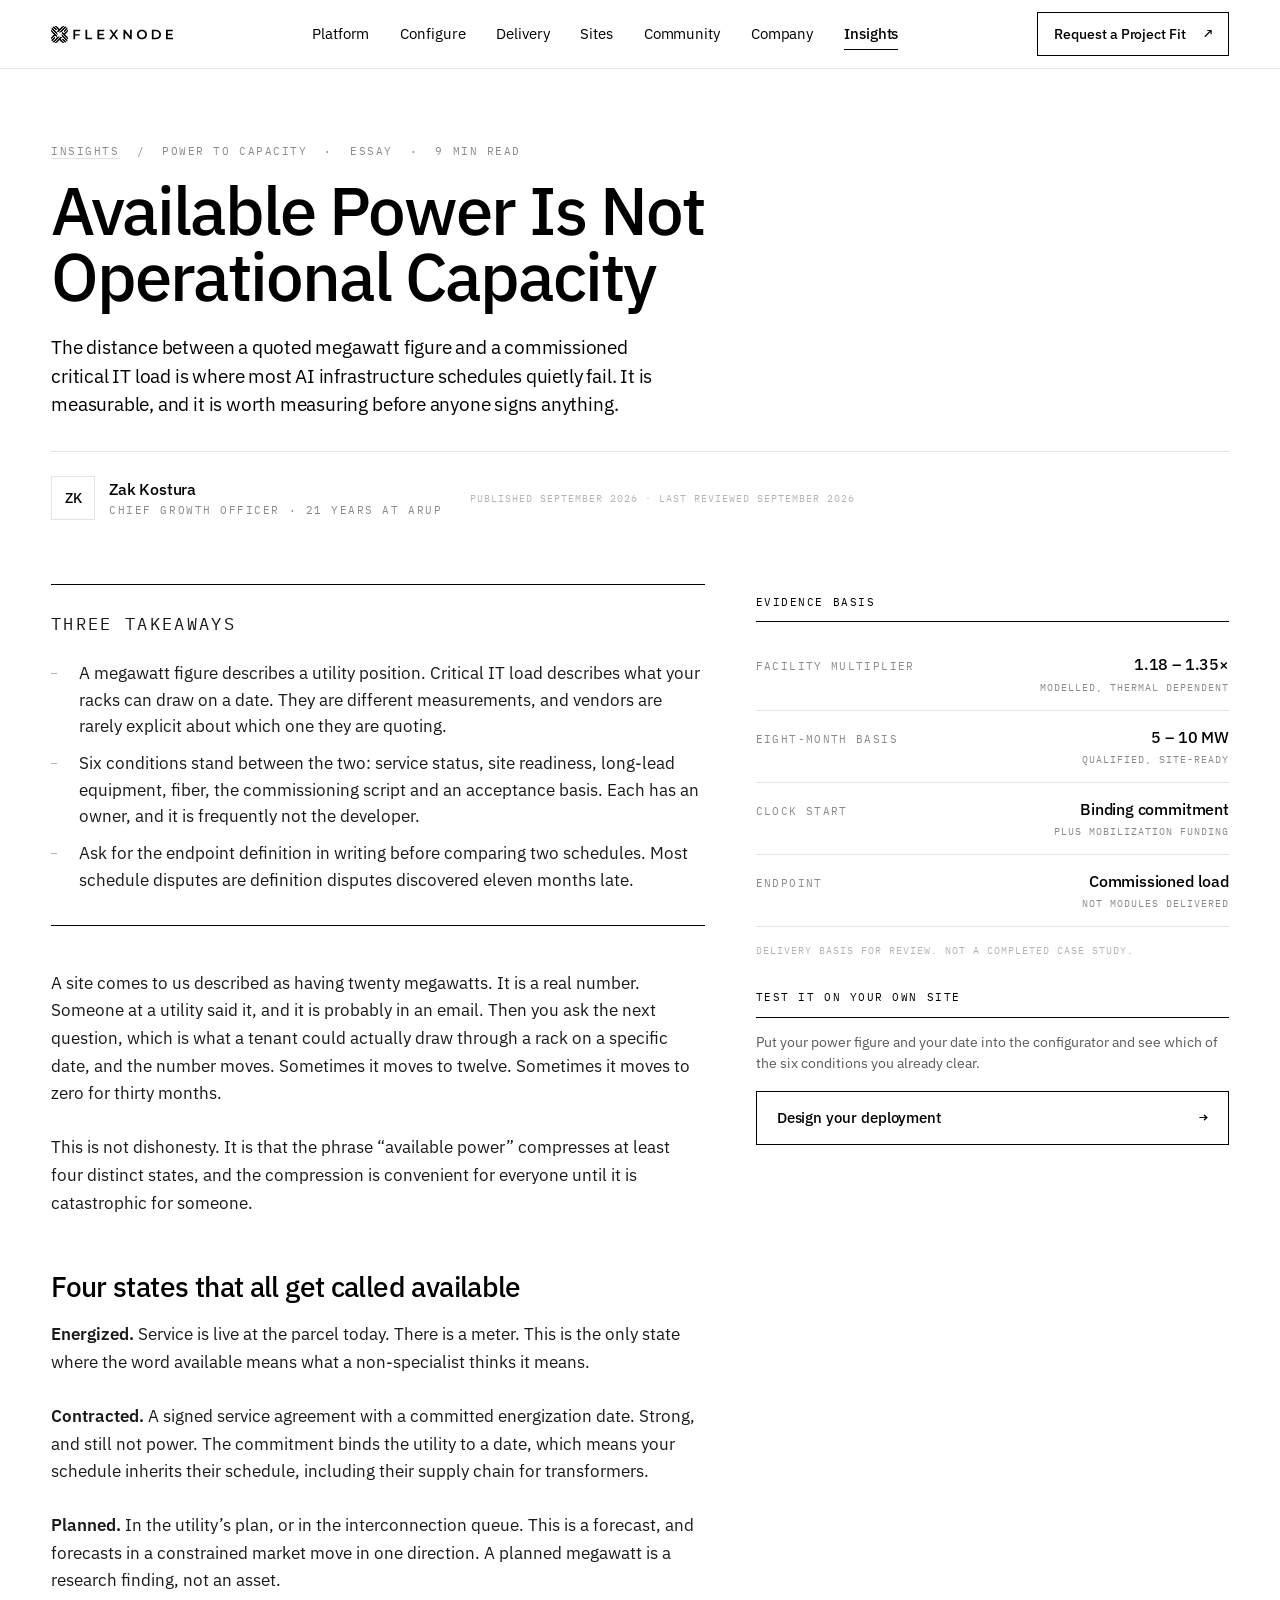
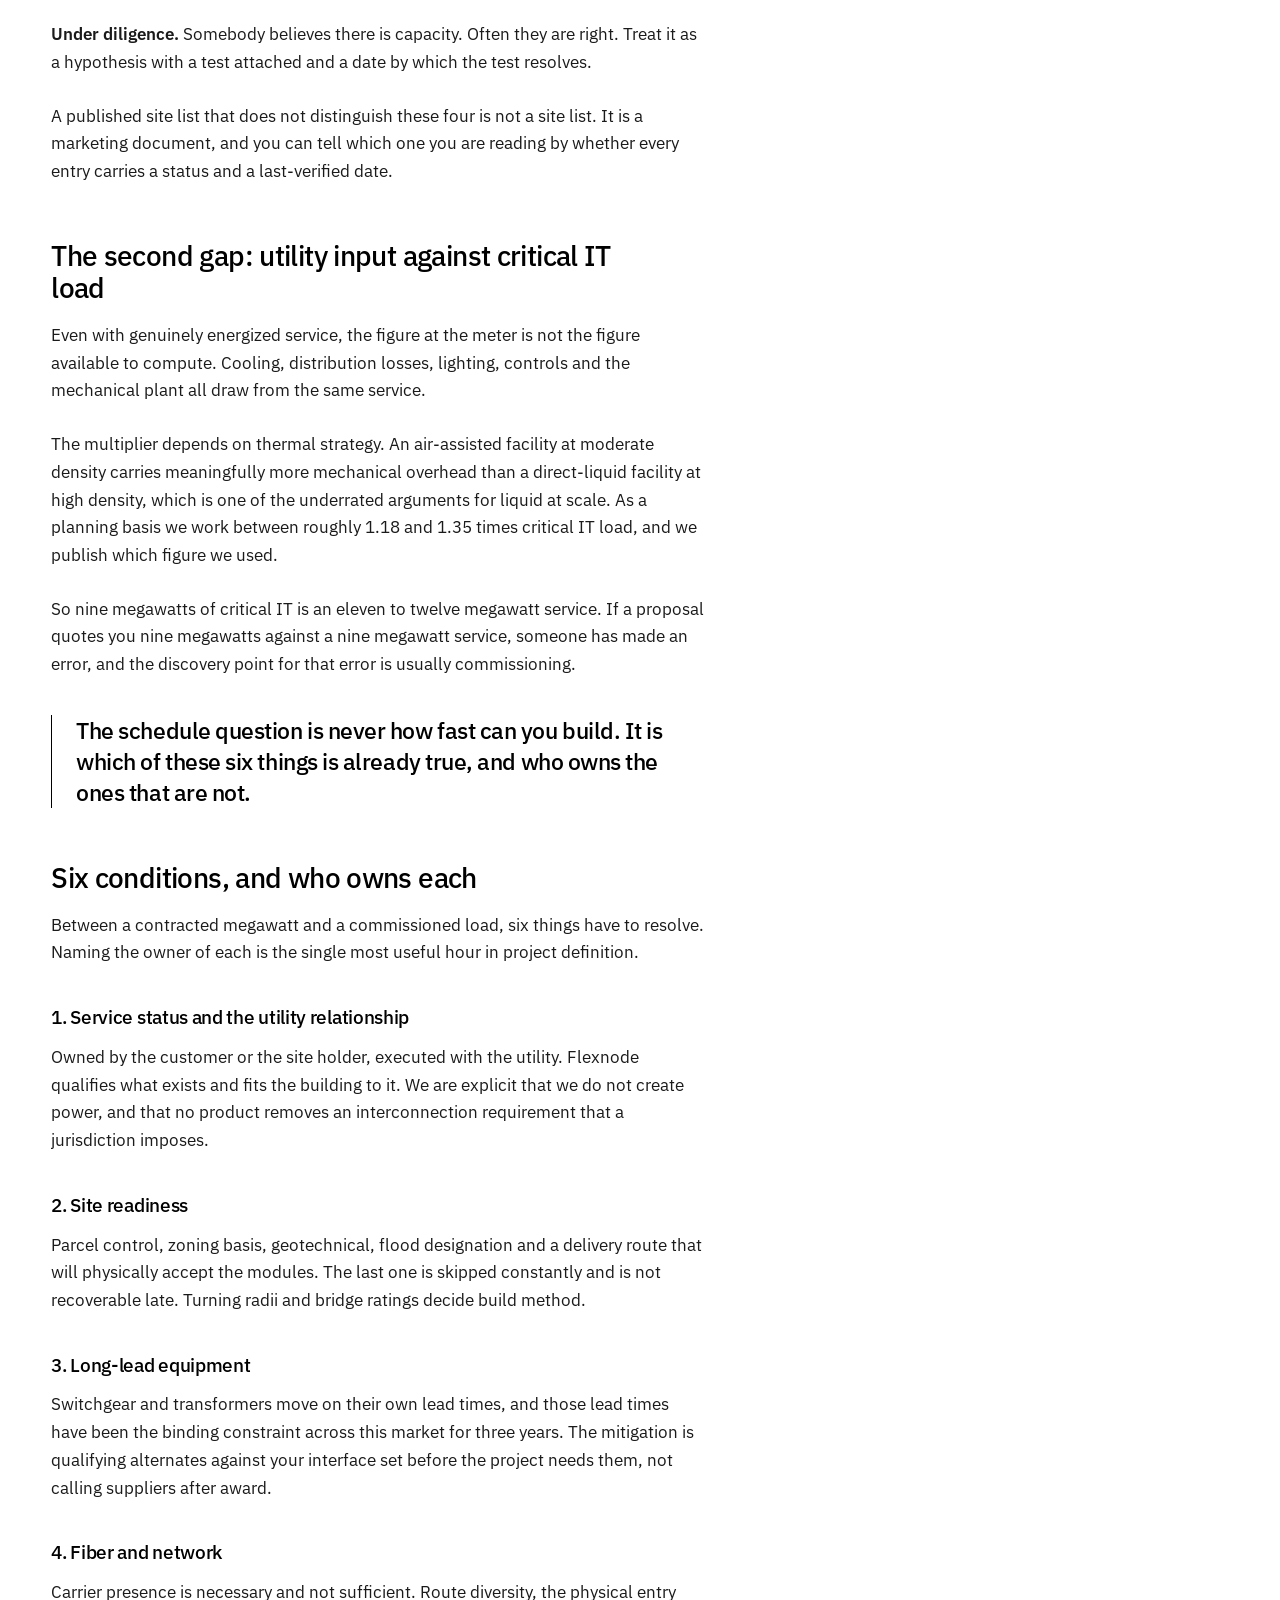
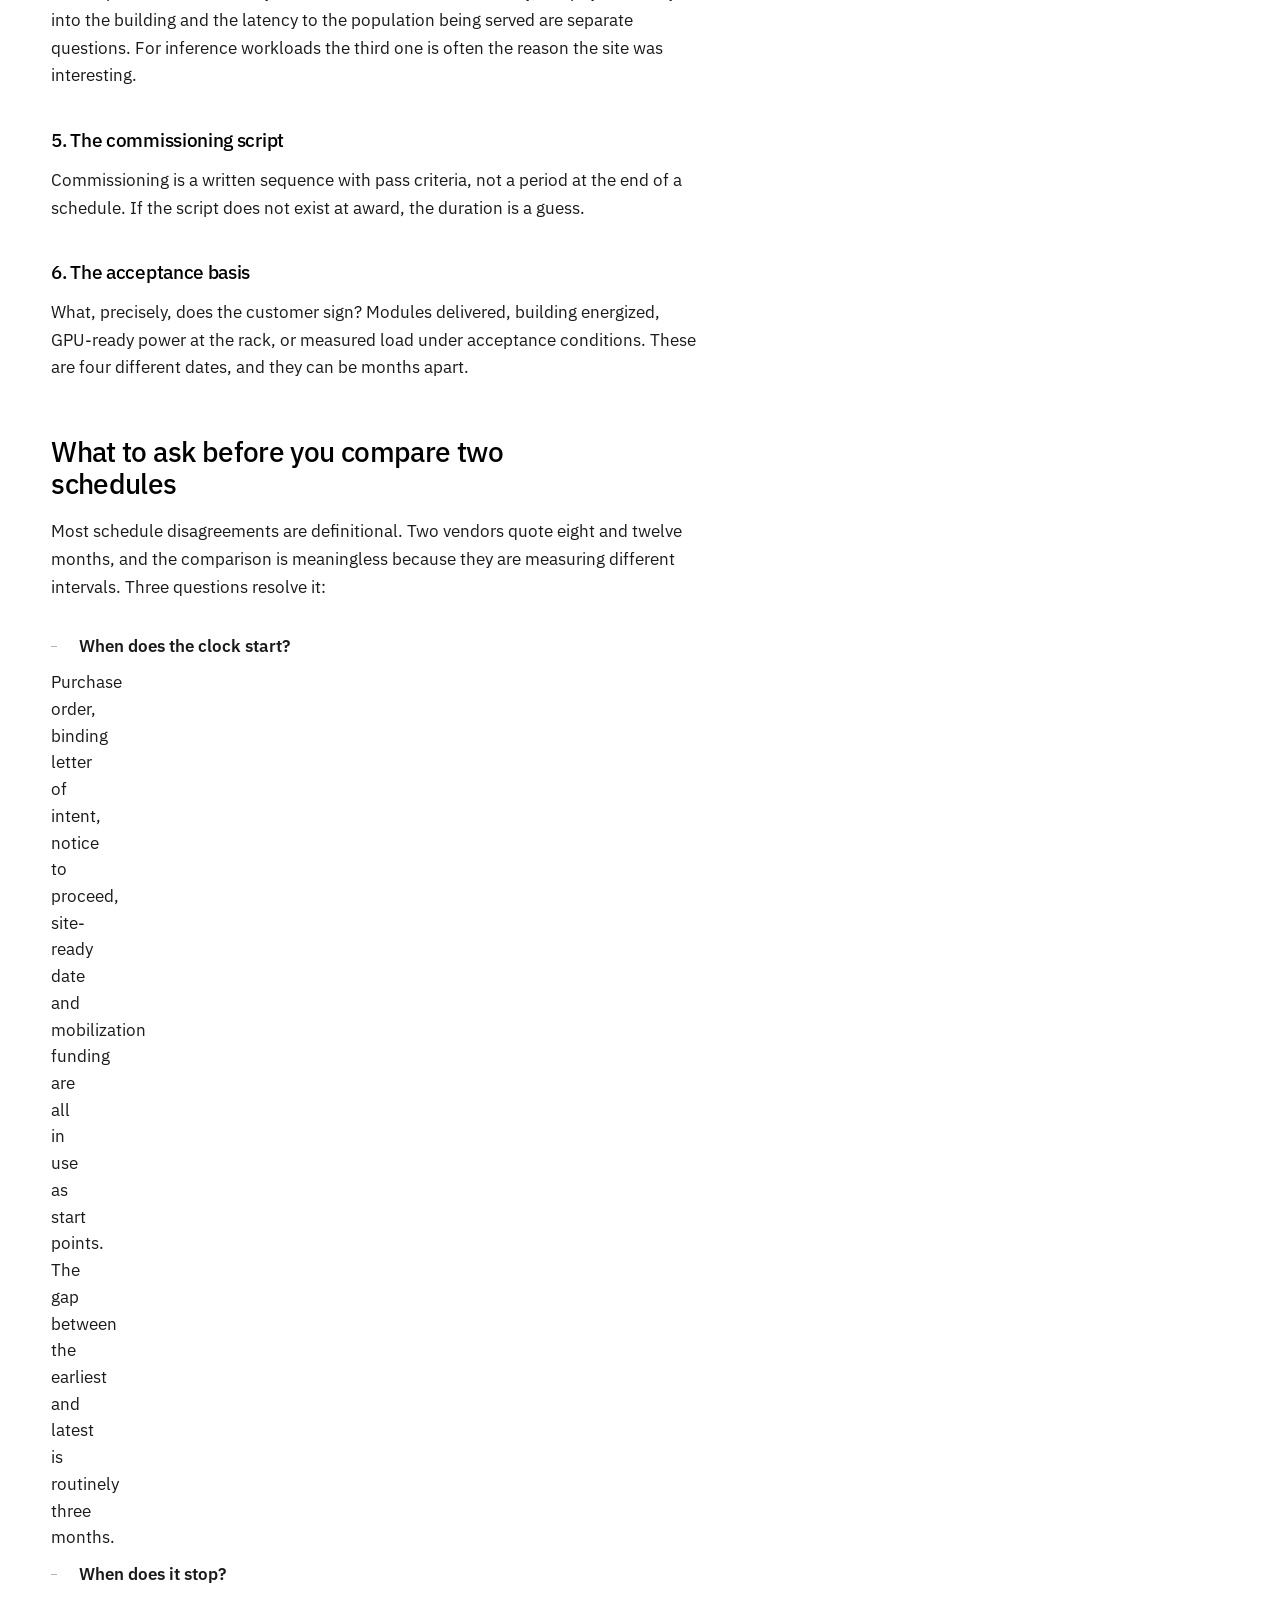
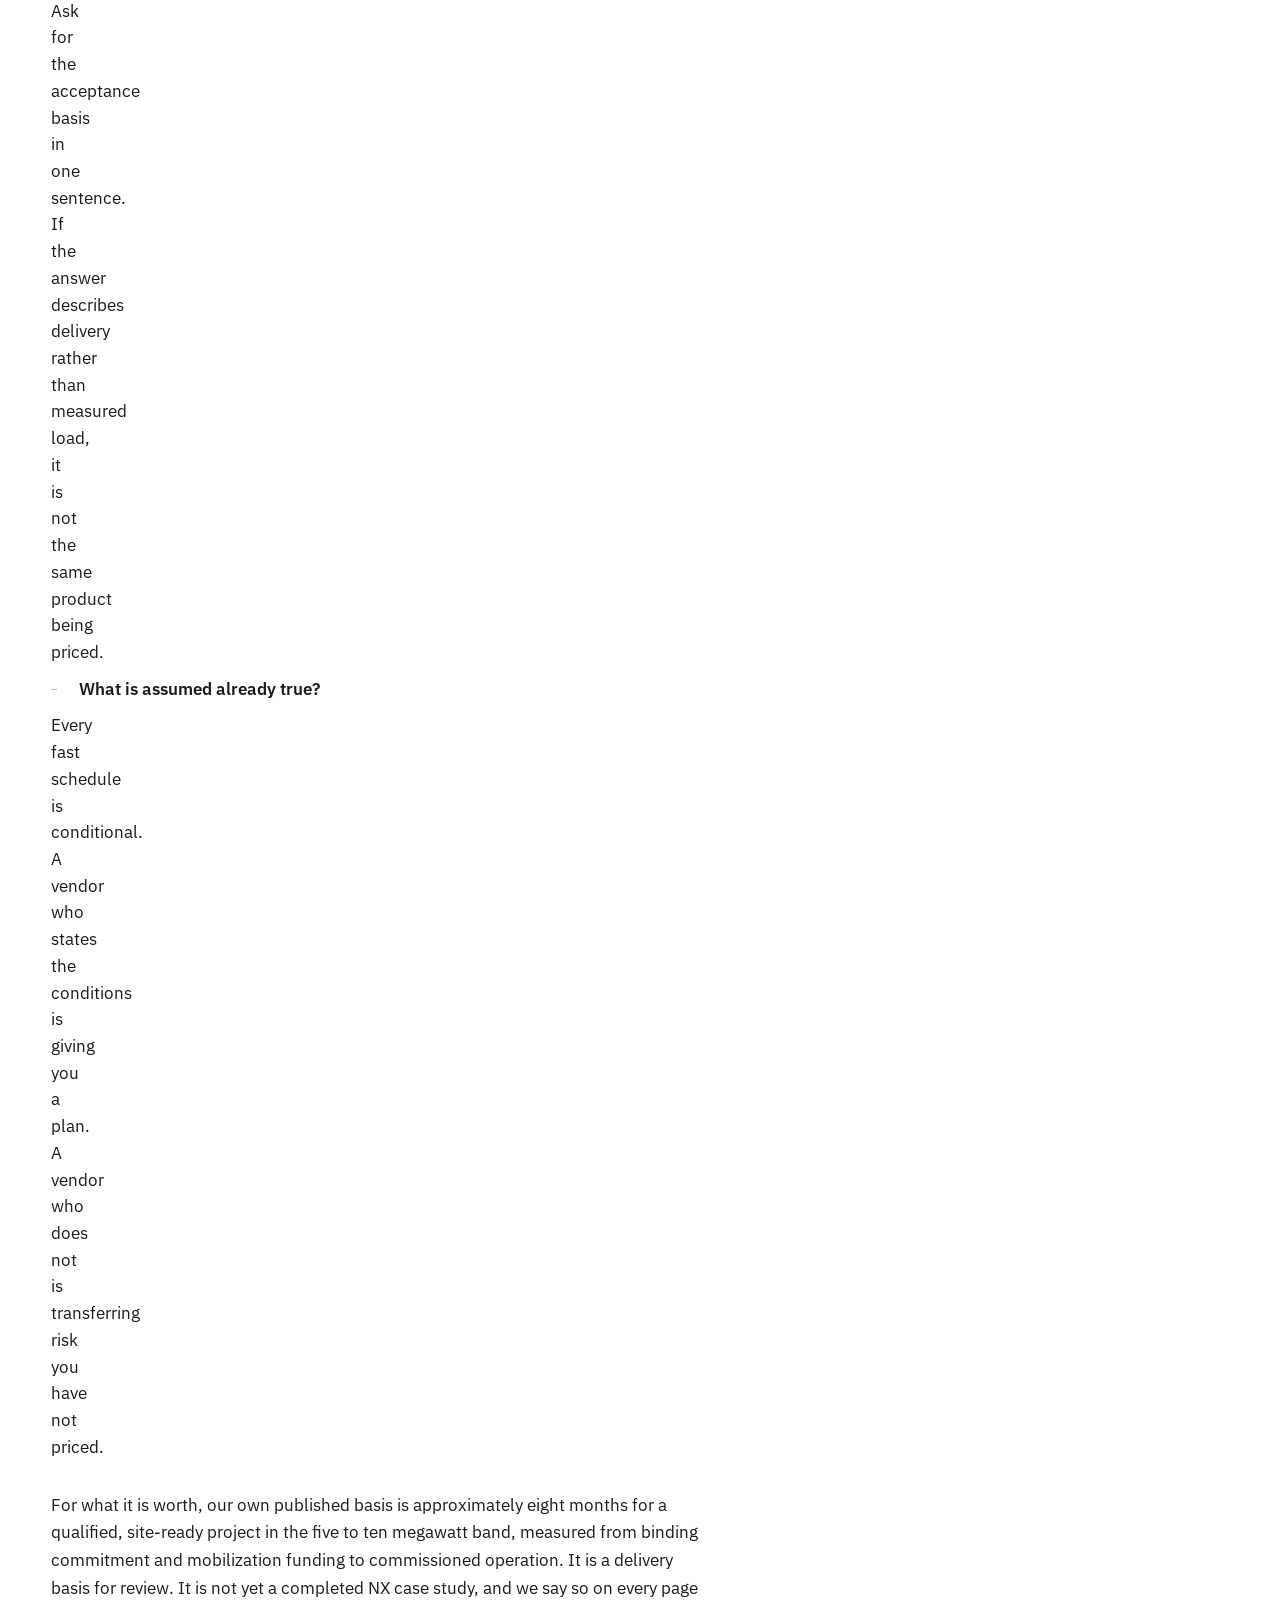
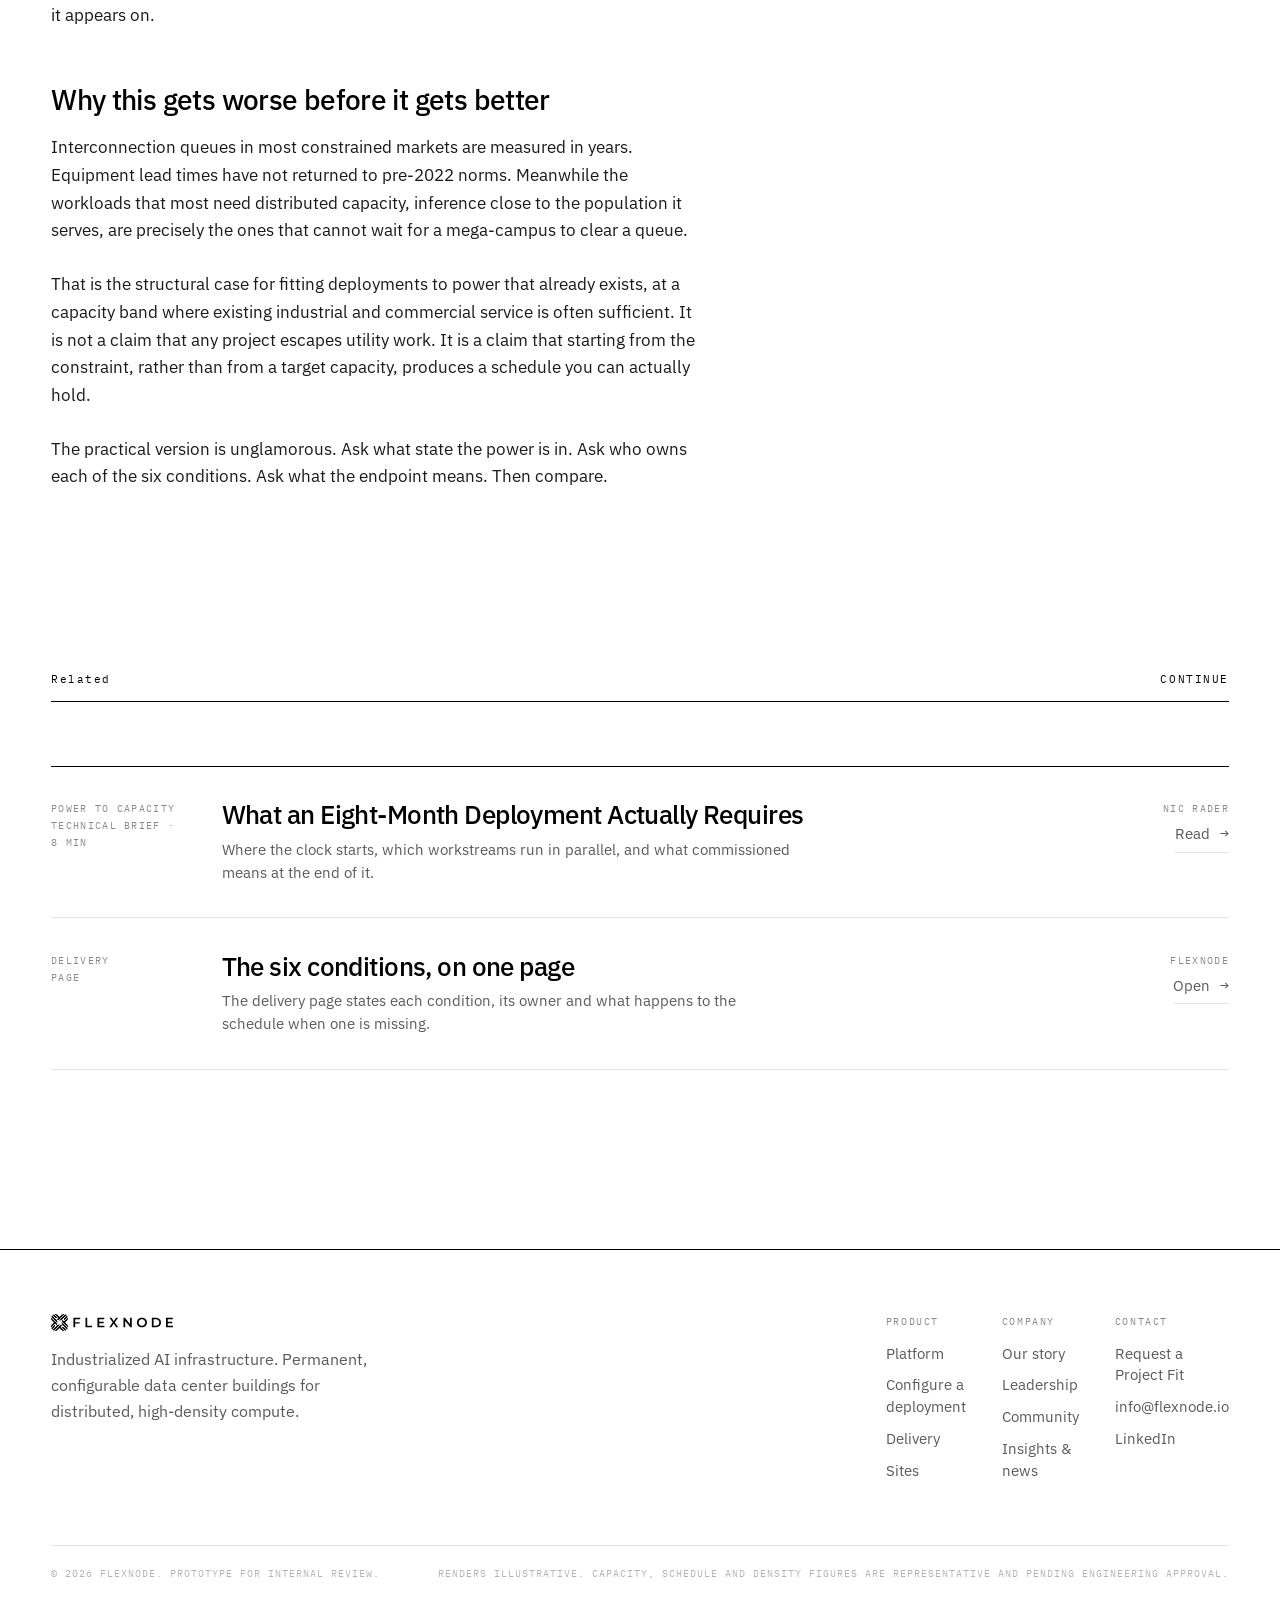
==== insights-article.html @ aee23578 "Add files via upload" ====
<!doctype html>
<html lang="en">
<head>
<meta charset="utf-8">
<meta name="viewport" content="width=device-width, initial-scale=1">
<title>Available Power Is Not Operational Capacity · Flexnode</title>
<meta name="description" content="The distance between a quoted megawatt figure and a commissioned critical IT load, itemised: four power states, two gaps and six conditions.">
<link rel="preconnect" href="https://fonts.googleapis.com">
<link rel="preconnect" href="https://fonts.gstatic.com" crossorigin>
<link href="https://fonts.googleapis.com/css2?family=IBM+Plex+Mono:wght@400;500&family=IBM+Plex+Sans:wght@300;400;500;600&display=swap" rel="stylesheet">
<link rel="stylesheet" href="assets/css/site.css">
<link rel="icon" href="data:image/svg+xml,<svg xmlns='http://www.w3.org/2000/svg' viewBox='0 0 100 100'><rect width='100' height='100' fill='%23fff'/><rect x='30' y='30' width='40' height='40' fill='%23000'/></svg>">
</head>
<body>
<a class="skip" href="#main">Skip to content</a>
<header class="nav">
  <div class="nav-in">
    <a class="nav-logo" href="index.html" aria-label="Flexnode home">
      <img src="assets/logo-horizontal-black.svg" alt="Flexnode">
    </a>
    <nav class="nav-links" aria-label="Primary"><a href="platform.html">Platform</a><a href="configure.html">Configure</a><a href="delivery.html">Delivery</a><a href="sites.html">Sites</a><a href="community.html">Community</a><a href="company.html">Company</a><a href="insights.html" aria-current="page">Insights</a></nav>
    <div class="nav-right">
      <a class="btn btn-sm" href="project-fit.html"><span>Request a Project Fit</span><span class="ar" aria-hidden="true">&#8599;</span></a>
      <button class="nav-burger" data-burger aria-expanded="false" aria-controls="drawer">
        <span class="burger-ico" aria-hidden="true"><span></span><span></span></span>
        <span>Menu</span>
      </button>
    </div>
  </div>
</header>
<div class="drawer" id="drawer"><a class="dl" href="platform.html"><span>Platform</span><span class="idx">01</span></a><a class="dl" href="configure.html"><span>Configure</span><span class="idx">02</span></a><a class="dl" href="delivery.html"><span>Delivery</span><span class="idx">03</span></a><a class="dl" href="sites.html"><span>Sites</span><span class="idx">04</span></a><a class="dl" href="community.html"><span>Community</span><span class="idx">05</span></a><a class="dl" href="company.html"><span>Company</span><span class="idx">06</span></a><a class="dl" href="insights.html"><span>Insights</span><span class="idx">07</span></a><a class="dl" href="team.html"><span>Leadership</span><span class="idx">08</span></a><a class="dl" href="project-fit.html"><span>Request a Project Fit</span><span class="idx">09</span></a></div>
<main id="main">

<article>
<section class="sec-tight">
  <div class="wrap">
    <p class="mono dim rv"><a href="insights.html" style="border-bottom:1px solid var(--rule)">Insights</a> &nbsp;/&nbsp; Power to capacity &nbsp;&middot;&nbsp; Essay &nbsp;&middot;&nbsp; 9 min read</p>
    <h1 class="d2 rv rv-d1" style="max-width:19ch;margin-top:20px">Available Power Is Not Operational Capacity</h1>
    <p class="lede rv rv-d2" style="margin-top:24px;max-width:56ch">The distance between a quoted megawatt figure and a commissioned critical IT load is where most AI infrastructure schedules quietly fail. It is measurable, and it is worth measuring before anyone signs anything.</p>
    <div class="rv rv-d3" style="display:flex;flex-wrap:wrap;gap:28px;align-items:center;margin-top:32px;padding-top:24px;border-top:1px solid var(--rule)">
      <div style="display:flex;align-items:center;gap:14px">
        <span style="width:44px;height:44px;border:1px solid var(--rule);display:flex;align-items:center;justify-content:center;font-size:14px;font-weight:500">ZK</span>
        <span><span class="d5" style="display:block;font-size:16px">Zak Kostura</span><span class="mono dim" style="display:block;margin-top:4px">Chief Growth Officer &middot; 21 years at Arup</span></span>
      </div>
      <span class="note">Published September 2026 &middot; Last reviewed September 2026</span>
    </div>
  </div>
</section>

<section style="padding-bottom:clamp(48px,6vw,88px)">
  <div class="wrap">
    <div class="row row-64" style="align-items:start">
      <div class="prose rv">

        <div class="takeaways">
          <p class="mono dim" style="margin-bottom:16px">Three takeaways</p>
          <ul style="margin:0">
            <li>A megawatt figure describes a utility position. Critical IT load describes what your racks can draw on a date. They are different measurements, and vendors are rarely explicit about which one they are quoting.</li>
            <li>Six conditions stand between the two: service status, site readiness, long-lead equipment, fiber, the commissioning script and an acceptance basis. Each has an owner, and it is frequently not the developer.</li>
            <li>Ask for the endpoint definition in writing before comparing two schedules. Most schedule disputes are definition disputes discovered eleven months late.</li>
          </ul>
        </div>

        <p>A site comes to us described as having twenty megawatts. It is a real number. Someone at a utility said it, and it is probably in an email. Then you ask the next question, which is what a tenant could actually draw through a rack on a specific date, and the number moves. Sometimes it moves to twelve. Sometimes it moves to zero for thirty months.</p>

        <p>This is not dishonesty. It is that the phrase &ldquo;available power&rdquo; compresses at least four distinct states, and the compression is convenient for everyone until it is catastrophic for someone.</p>

        <h2>Four states that all get called available</h2>

        <p><strong>Energized.</strong> Service is live at the parcel today. There is a meter. This is the only state where the word available means what a non-specialist thinks it means.</p>

        <p><strong>Contracted.</strong> A signed service agreement with a committed energization date. Strong, and still not power. The commitment binds the utility to a date, which means your schedule inherits their schedule, including their supply chain for transformers.</p>

        <p><strong>Planned.</strong> In the utility&rsquo;s plan, or in the interconnection queue. This is a forecast, and forecasts in a constrained market move in one direction. A planned megawatt is a research finding, not an asset.</p>

        <p><strong>Under diligence.</strong> Somebody believes there is capacity. Often they are right. Treat it as a hypothesis with a test attached and a date by which the test resolves.</p>

        <p>A published site list that does not distinguish these four is not a site list. It is a marketing document, and you can tell which one you are reading by whether every entry carries a status and a last-verified date.</p>

        <h2>The second gap: utility input against critical IT load</h2>

        <p>Even with genuinely energized service, the figure at the meter is not the figure available to compute. Cooling, distribution losses, lighting, controls and the mechanical plant all draw from the same service.</p>

        <p>The multiplier depends on thermal strategy. An air-assisted facility at moderate density carries meaningfully more mechanical overhead than a direct-liquid facility at high density, which is one of the underrated arguments for liquid at scale. As a planning basis we work between roughly 1.18 and 1.35 times critical IT load, and we publish which figure we used.</p>

        <p>So nine megawatts of critical IT is an eleven to twelve megawatt service. If a proposal quotes you nine megawatts against a nine megawatt service, someone has made an error, and the discovery point for that error is usually commissioning.</p>

        <blockquote><p>The schedule question is never how fast can you build. It is which of these six things is already true, and who owns the ones that are not.</p></blockquote>

        <h2>Six conditions, and who owns each</h2>

        <p>Between a contracted megawatt and a commissioned load, six things have to resolve. Naming the owner of each is the single most useful hour in project definition.</p>

        <h3>1. Service status and the utility relationship</h3>
        <p>Owned by the customer or the site holder, executed with the utility. Flexnode qualifies what exists and fits the building to it. We are explicit that we do not create power, and that no product removes an interconnection requirement that a jurisdiction imposes.</p>

        <h3>2. Site readiness</h3>
        <p>Parcel control, zoning basis, geotechnical, flood designation and a delivery route that will physically accept the modules. The last one is skipped constantly and is not recoverable late. Turning radii and bridge ratings decide build method.</p>

        <h3>3. Long-lead equipment</h3>
        <p>Switchgear and transformers move on their own lead times, and those lead times have been the binding constraint across this market for three years. The mitigation is qualifying alternates against your interface set before the project needs them, not calling suppliers after award.</p>

        <h3>4. Fiber and network</h3>
        <p>Carrier presence is necessary and not sufficient. Route diversity, the physical entry into the building and the latency to the population being served are separate questions. For inference workloads the third one is often the reason the site was interesting.</p>

        <h3>5. The commissioning script</h3>
        <p>Commissioning is a written sequence with pass criteria, not a period at the end of a schedule. If the script does not exist at award, the duration is a guess.</p>

        <h3>6. The acceptance basis</h3>
        <p>What, precisely, does the customer sign? Modules delivered, building energized, GPU-ready power at the rack, or measured load under acceptance conditions. These are four different dates, and they can be months apart.</p>

        <h2>What to ask before you compare two schedules</h2>

        <p>Most schedule disagreements are definitional. Two vendors quote eight and twelve months, and the comparison is meaningless because they are measuring different intervals. Three questions resolve it:</p>

        <ul>
          <li><strong>When does the clock start?</strong> Purchase order, binding letter of intent, notice to proceed, site-ready date and mobilization funding are all in use as start points. The gap between the earliest and latest is routinely three months.</li>
          <li><strong>When does it stop?</strong> Ask for the acceptance basis in one sentence. If the answer describes delivery rather than measured load, it is not the same product being priced.</li>
          <li><strong>What is assumed already true?</strong> Every fast schedule is conditional. A vendor who states the conditions is giving you a plan. A vendor who does not is transferring risk you have not priced.</li>
        </ul>

        <p>For what it is worth, our own published basis is approximately eight months for a qualified, site-ready project in the five to ten megawatt band, measured from binding commitment and mobilization funding to commissioned operation. It is a delivery basis for review. It is not yet a completed NX case study, and we say so on every page it appears on.</p>

        <h2>Why this gets worse before it gets better</h2>

        <p>Interconnection queues in most constrained markets are measured in years. Equipment lead times have not returned to pre-2022 norms. Meanwhile the workloads that most need distributed capacity, inference close to the population it serves, are precisely the ones that cannot wait for a mega-campus to clear a queue.</p>

        <p>That is the structural case for fitting deployments to power that already exists, at a capacity band where existing industrial and commercial service is often sufficient. It is not a claim that any project escapes utility work. It is a claim that starting from the constraint, rather than from a target capacity, produces a schedule you can actually hold.</p>

        <p>The practical version is unglamorous. Ask what state the power is in. Ask who owns each of the six conditions. Ask what the endpoint means. Then compare.</p>

      </div>

      <aside class="stack stack-lg rv rv-d1" style="position:sticky;top:calc(var(--nav-h) + 24px)">
        <div>
          <p class="mono" style="padding-bottom:12px;border-bottom:1px solid var(--black)">Evidence basis</p>
          <dl class="spec" style="border-top:0">
            <div class="spec-row"><dt>Facility multiplier</dt><dd>1.18 &ndash; 1.35&times;<span class="sub">Modelled, thermal dependent</span></dd></div>
            <div class="spec-row"><dt>Eight-month basis</dt><dd>5 &ndash; 10 MW<span class="sub">Qualified, site-ready</span></dd></div>
            <div class="spec-row"><dt>Clock start</dt><dd>Binding commitment<span class="sub">Plus mobilization funding</span></dd></div>
            <div class="spec-row"><dt>Endpoint</dt><dd>Commissioned load<span class="sub">Not modules delivered</span></dd></div>
          </dl>
          <p class="note" style="margin-top:14px">Delivery basis for review. Not a completed case study.</p>
        </div>

        <div>
          <p class="mono" style="padding-bottom:12px;border-bottom:1px solid var(--black)">Test it on your own site</p>
          <p class="small" style="margin:14px 0 16px">Put your power figure and your date into the configurator and see which of the six conditions you already clear.</p>
          <a class="btn btn-wide" href="configure.html"><span>Design your deployment</span><span class="ar" aria-hidden="true">&#8594;</span></a>
        </div>
      </aside>
    </div>
  </div>
</section>

<section class="sec-sm">
  <div class="wrap">
    <div class="sechead rv"><span class="num">Related</span><span class="ttl">Continue</span></div>
    <div class="art-list rv">
      <a class="art" href="insights.html">
        <span class="art-meta">Power to capacity<br>Technical brief &middot; 8 min</span>
        <span><h3>What an Eight-Month Deployment Actually Requires</h3><p>Where the clock starts, which workstreams run in parallel, and what commissioned means at the end of it.</p></span>
        <span class="art-right"><span class="art-meta">Nic Rader</span><span class="tlink tlink-dim">Read <span class="ar" aria-hidden="true">&#8594;</span></span></span>
      </a>
      <a class="art" href="delivery.html">
        <span class="art-meta">Delivery<br>Page</span>
        <span><h3>The six conditions, on one page</h3><p>The delivery page states each condition, its owner and what happens to the schedule when one is missing.</p></span>
        <span class="art-right"><span class="art-meta">Flexnode</span><span class="tlink tlink-dim">Open <span class="ar" aria-hidden="true">&#8594;</span></span></span>
      </a>
    </div>
  </div>
</section>
</article>

</main>
<footer class="foot">
  <div class="wrap">
    <div class="foot-grid">
      <div class="stack stack-sm">
        <img src="assets/logo-horizontal-black.svg" alt="Flexnode" style="height:17px;width:auto">
        <p class="body" style="max-width:34ch;margin-top:16px">Industrialized AI infrastructure. Permanent, configurable data center buildings for distributed, high-density compute.</p>
      </div>
      <div class="foot-nav">
        <span class="h">Product</span>
        <a href="platform.html">Platform</a>
        <a href="configure.html">Configure a deployment</a>
        <a href="delivery.html">Delivery</a>
        <a href="sites.html">Sites</a>
      </div>
      <div class="foot-nav">
        <span class="h">Company</span>
        <a href="company.html">Our story</a>
        <a href="team.html">Leadership</a>
        <a href="community.html">Community</a>
        <a href="insights.html">Insights &amp; news</a>
      </div>
      <div class="foot-nav">
        <span class="h">Contact</span>
        <a href="project-fit.html">Request a Project Fit</a>
        <a href="mailto:info@flexnode.io">info@flexnode.io</a>
        <a href="https://www.linkedin.com/company/flexnode" rel="noopener">LinkedIn</a>
      </div>
    </div>
    <div class="foot-btm">
      <span class="note">&copy; <span data-year>2026</span> Flexnode. Prototype for internal review.</span>
      <span class="note">Renders illustrative. Capacity, schedule and density figures are representative and pending engineering approval.</span>
    </div>
  </div>
</footer>
<script src="assets/js/site.js"></script>
</body>
</html>
---- assets/css/site.css ----
/* ============================================================
   FLEXNODE — WEBSITE PROTOTYPE
   Design system. Pure white ground, pure black type.
   IBM Plex Sans primary. IBM Plex Mono for technical labels.

   SIGNAL COLOUR: --signal is the only non-neutral value in the
   system. It is used for live/active state and hotspot markers
   only. Set it to #000000 to run the site fully monochrome.
   ============================================================ */

:root{
  --white:#FFFFFF;
  --black:#000000;
  --ink-60:#5A5A5A;
  --ink-40:#8A8A8A;
  --ink-25:#B4B4B4;
  --rule:#E3E3E3;
  --rule-soft:#EFEFEF;
  --signal:#B4633A;

  --sans:"IBM Plex Sans",-apple-system,BlinkMacSystemFont,"Helvetica Neue",Arial,sans-serif;
  --mono:"IBM Plex Mono",ui-monospace,SFMono-Regular,Menlo,monospace;

  --gut:clamp(20px,4vw,64px);
  --maxw:1680px;
  --nav-h:68px;

  --ease:cubic-bezier(.16,1,.3,1);
  --ease-io:cubic-bezier(.65,.05,.36,1);
}

*,*::before,*::after{box-sizing:border-box}

html{-webkit-text-size-adjust:100%;scroll-behavior:smooth;scroll-padding-top:calc(var(--nav-h) + 56px)}
@media (prefers-reduced-motion:reduce){html{scroll-behavior:auto}}

body{
  margin:0;
  background:var(--white);
  color:var(--black);
  font-family:var(--sans);
  font-size:16px;
  line-height:1.5;
  font-weight:400;
  -webkit-font-smoothing:antialiased;
  -moz-osx-font-smoothing:grayscale;
  overflow-x:hidden;
}

img{max-width:100%;display:block}
a{color:inherit;text-decoration:none}
button{font:inherit;color:inherit;background:none;border:none;padding:0;cursor:pointer}
input,select,textarea{font:inherit;color:inherit}

::selection{background:var(--black);color:var(--white)}

:focus-visible{outline:2px solid var(--black);outline-offset:3px}

.sr{position:absolute;width:1px;height:1px;padding:0;margin:-1px;overflow:hidden;clip:rect(0 0 0 0);white-space:nowrap;border:0}

.skip{position:absolute;left:-9999px;top:0;z-index:999;background:#000;color:#fff;padding:12px 20px;font-family:var(--mono);font-size:11px;letter-spacing:.1em;text-transform:uppercase}
.skip:focus{left:0}

/* ---------- LAYOUT ---------- */
.wrap{max-width:var(--maxw);margin:0 auto;padding-left:var(--gut);padding-right:var(--gut)}
.wrap-full{width:100%}
.bleed{width:100vw;margin-left:calc(50% - 50vw)}

.row{display:grid;gap:clamp(24px,4vw,72px)}
@media(min-width:900px){
  .row-2{grid-template-columns:1fr 1fr}
  .row-3{grid-template-columns:repeat(3,1fr)}
  .row-4{grid-template-columns:repeat(4,1fr)}
  .row-38{grid-template-columns:38fr 62fr}
  .row-46{grid-template-columns:44fr 56fr}
  .row-64{grid-template-columns:58fr 42fr}
}
@media(min-width:640px) and (max-width:899px){
  .row-3,.row-4{grid-template-columns:repeat(2,1fr)}
}

.sec{padding-block:clamp(72px,10vw,168px)}
.sec-sm{padding-block:clamp(48px,6vw,96px)}
.sec-tight{padding-block:clamp(40px,5vw,72px)}

hr.rule{border:0;border-top:1px solid var(--rule);margin:0}

/* ---------- TYPE ---------- */
.d1{font-size:clamp(42px,7.4vw,112px);line-height:.94;letter-spacing:-.035em;font-weight:500;margin:0}
.d2{font-size:clamp(34px,5.2vw,76px);line-height:.98;letter-spacing:-.03em;font-weight:500;margin:0}
.d3{font-size:clamp(26px,3.4vw,50px);line-height:1.04;letter-spacing:-.025em;font-weight:500;margin:0}
.d4{font-size:clamp(21px,2.2vw,32px);line-height:1.14;letter-spacing:-.018em;font-weight:500;margin:0}
.d5{font-size:clamp(18px,1.5vw,22px);line-height:1.26;letter-spacing:-.012em;font-weight:500;margin:0}

.lede{font-size:clamp(17px,1.5vw,22px);line-height:1.5;letter-spacing:-.01em;color:var(--black);max-width:60ch;margin:0}
.body{font-size:16px;line-height:1.62;color:var(--ink-60);max-width:66ch;margin:0}
.body-lg{font-size:clamp(16px,1.2vw,18px);line-height:1.62;color:var(--ink-60);max-width:66ch;margin:0}
.small{font-size:14px;line-height:1.55;color:var(--ink-60);margin:0}

.mono{font-family:var(--mono);font-size:11px;letter-spacing:.14em;text-transform:uppercase;font-weight:400;line-height:1.3}
.mono-sm{font-family:var(--mono);font-size:10px;letter-spacing:.16em;text-transform:uppercase;line-height:1.3}
.mono-n{font-family:var(--mono);font-variant-numeric:tabular-nums;letter-spacing:-.01em;text-transform:none}
.dim{color:var(--ink-40)}
.dim-60{color:var(--ink-60)}

.tag{display:inline-flex;align-items:center;gap:8px;font-family:var(--mono);font-size:10px;letter-spacing:.16em;text-transform:uppercase;color:var(--ink-40)}
.tag::before{content:"";width:5px;height:5px;background:var(--signal);border-radius:50%;flex:none}
.tag-plain::before{display:none}

.note{font-family:var(--mono);font-size:10px;letter-spacing:.1em;text-transform:uppercase;color:var(--ink-25)}

.stack>*+*{margin-top:var(--s,20px)}
.stack-sm{--s:12px}
.stack-lg{--s:32px}
.stack-xl{--s:48px}

/* ---------- SECTION HEADER ---------- */
.sechead{display:flex;align-items:baseline;justify-content:space-between;gap:24px;padding-bottom:14px;border-bottom:1px solid var(--black);margin-bottom:clamp(36px,5vw,72px)}
.sechead .num{font-family:var(--mono);font-size:11px;letter-spacing:.14em}
.sechead .ttl{font-family:var(--mono);font-size:11px;letter-spacing:.14em;text-transform:uppercase}
@media(max-width:600px){.sechead .ttl{text-align:right}}

/* ---------- NAV ---------- */
.nav{position:sticky;top:0;z-index:100;background:var(--white);border-bottom:1px solid var(--rule)}
.nav-in{max-width:var(--maxw);margin:0 auto;padding:0 var(--gut);height:var(--nav-h);display:flex;align-items:center;justify-content:space-between;gap:20px}
.nav-logo{display:flex;align-items:center;flex:none}
.nav-logo img{height:17px;width:auto}
.nav-links{display:none;align-items:center;gap:clamp(18px,2.4vw,36px)}
@media(min-width:1040px){.nav-links{display:flex}}
.nav-links a{font-size:14.5px;letter-spacing:-.005em;color:var(--black);position:relative;padding:4px 0}
.nav-links a::after{content:"";position:absolute;left:0;right:0;bottom:-1px;height:1px;background:var(--black);transform:scaleX(0);transform-origin:left;transition:transform .4s var(--ease)}
.nav-links a:hover::after{transform:scaleX(1)}
.nav-links a[aria-current="page"]{font-weight:500}
.nav-links a[aria-current="page"]::after{transform:scaleX(1)}
.nav-right{display:flex;align-items:center;gap:12px;flex:none}
.nav-burger{display:flex;align-items:center;gap:9px;font-family:var(--mono);font-size:10px;letter-spacing:.16em;text-transform:uppercase}
@media(min-width:1040px){.nav-burger{display:none}}
.burger-ico{width:18px;height:10px;position:relative}
.burger-ico span{position:absolute;left:0;right:0;height:1px;background:var(--black);transition:transform .4s var(--ease),opacity .2s}
.burger-ico span:nth-child(1){top:0}
.burger-ico span:nth-child(2){bottom:0}
body.menu-open .burger-ico span:nth-child(1){transform:translateY(4.5px) rotate(45deg)}
body.menu-open .burger-ico span:nth-child(2){transform:translateY(-4.5px) rotate(-45deg)}

/* mobile drawer */
.drawer{position:fixed;inset:var(--nav-h) 0 0 0;z-index:99;background:var(--white);transform:translateY(-100%);transition:transform .6s var(--ease);overflow-y:auto;padding:24px var(--gut) 64px;visibility:hidden}
body.menu-open .drawer{transform:translateY(0);visibility:visible}
.drawer a.dl{display:flex;align-items:baseline;justify-content:space-between;gap:16px;padding:18px 0;border-bottom:1px solid var(--rule);font-size:clamp(24px,7vw,36px);letter-spacing:-.025em;font-weight:500}
.drawer a.dl .idx{font-family:var(--mono);font-size:10px;letter-spacing:.14em;color:var(--ink-25)}

/* ---------- BUTTONS ---------- */
.btn{display:inline-flex;align-items:center;justify-content:space-between;gap:28px;padding:15px 20px;border:1px solid var(--black);font-size:14.5px;font-weight:500;letter-spacing:-.005em;background:var(--white);color:var(--black);position:relative;overflow:hidden;transition:color .45s var(--ease),border-color .45s var(--ease)}
.btn span{position:relative;z-index:1}
.btn .ar{position:relative;z-index:1;font-family:var(--mono);transition:transform .45s var(--ease)}
.btn::before{content:"";position:absolute;inset:0;background:var(--black);transform:translateY(101%);transition:transform .5s var(--ease)}
.btn:hover{color:var(--white)}
.btn:hover::before{transform:translateY(0)}
.btn:hover .ar{transform:translateX(4px)}
.btn-solid{background:var(--black);color:var(--white);border-color:var(--black)}
.btn-solid::before{background:var(--white);}
.btn-solid:hover{color:var(--black)}
.btn-sm{padding:11px 16px;font-size:13.5px;gap:18px}
.btn-wide{width:100%}

.tlink{display:inline-flex;align-items:center;gap:10px;font-size:14.5px;font-weight:500;padding-bottom:7px;border-bottom:1px solid var(--black);transition:gap .4s var(--ease)}
.tlink .ar{font-family:var(--mono)}
.tlink:hover{gap:16px}
.tlink-dim{border-bottom-color:var(--rule);color:var(--ink-60);font-weight:400}
.tlink-dim:hover{color:var(--black);border-bottom-color:var(--black)}

/* ---------- HERO (split: copy on white, image full-bleed) ---------- */
.hero{position:relative;display:grid;grid-template-columns:1fr;background:var(--white)}
@media(min-width:1000px){
  .hero{grid-template-columns:46fr 54fr;min-height:calc(100svh - var(--nav-h));align-items:stretch}
}
.hero-copy{display:flex;flex-direction:column;justify-content:center;padding:clamp(44px,6vw,88px) var(--gut) clamp(36px,4vw,56px);max-width:calc(var(--maxw) * .5);margin-left:auto;width:100%}
@media(min-width:1000px){.hero-copy{padding-right:clamp(40px,4vw,80px)}}
.hero-media{position:relative;min-height:56vw;overflow:hidden}
@media(min-width:1000px){.hero-media{min-height:0}}
.hero-media img{position:absolute;inset:0;width:100%;height:100%;object-fit:cover;object-position:52% 58%}
.hero-mediatag{position:absolute;left:16px;bottom:14px;z-index:2;font-family:var(--mono);font-size:10px;letter-spacing:.13em;text-transform:uppercase;color:#fff;text-shadow:0 1px 10px rgba(0,0,0,.5)}

.hero-bar{border-top:1px solid var(--black)}
.hero-copy h1{font-size:clamp(38px,4.4vw,72px);line-height:.98;letter-spacing:-.032em}
.hero-copy h1 sup{font-size:.34em;font-weight:400;vertical-align:super;line-height:0;margin-left:.06em;color:var(--ink-40)}

.hero-stats{display:grid;grid-template-columns:1fr;border-top:1px solid var(--black)}
@media(min-width:760px){.hero-stats{grid-template-columns:repeat(3,1fr)}}
.hero-stat{padding:18px 0 4px;position:relative}
@media(min-width:760px){
  .hero-stat+.hero-stat{padding-left:28px}
  .hero-stat+.hero-stat::before{content:"";position:absolute;left:0;top:18px;bottom:8px;width:1px;background:var(--rule)}
}
.hero-stat .k{font-family:var(--mono);font-size:10px;letter-spacing:.16em;text-transform:uppercase;color:var(--ink-40);display:block;margin-bottom:8px}
.hero-stat .v{font-size:clamp(20px,2vw,27px);letter-spacing:-.02em;font-weight:500;line-height:1.1}

.scrollcue{display:flex;align-items:center;gap:10px;font-family:var(--mono);font-size:10px;letter-spacing:.16em;text-transform:uppercase;color:var(--ink-40)}
.scrollcue .bar{width:34px;height:1px;background:var(--ink-25);position:relative;overflow:hidden}
.scrollcue .bar::after{content:"";position:absolute;inset:0;background:var(--black);animation:sweep 2.4s var(--ease-io) infinite}
@keyframes sweep{0%{transform:translateX(-100%)}60%,100%{transform:translateX(100%)}}
@media (prefers-reduced-motion:reduce){.scrollcue .bar::after{animation:none;transform:none}}

/* ---------- FIGURES ---------- */
figure{margin:0}
.fig{position:relative}
.fig img{width:100%;height:auto}
.fig-cap{display:flex;align-items:baseline;justify-content:space-between;gap:16px;padding-top:12px;font-family:var(--mono);font-size:10px;letter-spacing:.13em;text-transform:uppercase;color:var(--ink-40)}
.fig-frame{border:1px solid var(--rule)}
.fig-cover{aspect-ratio:16/10;overflow:hidden}
.fig-cover img{width:100%;height:100%;object-fit:cover}
.fig-tall{aspect-ratio:3/4;overflow:hidden}
.fig-tall img{width:100%;height:100%;object-fit:cover}
.fig-sq{aspect-ratio:1/1;overflow:hidden}
.fig-sq img{width:100%;height:100%;object-fit:cover}

.plate{border:1px solid var(--rule);background:var(--white);position:relative}
.plate-grid{background-image:linear-gradient(var(--rule-soft) 1px,transparent 1px),linear-gradient(90deg,var(--rule-soft) 1px,transparent 1px);background-size:44px 44px}
.plate-lbl{position:absolute;left:14px;bottom:12px;font-family:var(--mono);font-size:10px;letter-spacing:.13em;text-transform:uppercase;color:var(--ink-40)}

/* ---------- LIST / SPEC ---------- */
.spec{border-top:1px solid var(--black)}
.spec-row{display:grid;grid-template-columns:1fr auto;gap:16px;align-items:baseline;padding:15px 0;border-bottom:1px solid var(--rule)}
.spec-row dt{font-family:var(--mono);font-size:10.5px;letter-spacing:.13em;text-transform:uppercase;color:var(--ink-40);margin:0}
.spec-row dd{margin:0;font-size:15.5px;font-weight:500;letter-spacing:-.012em;text-align:right}
.spec-row dd .sub{display:block;font-family:var(--mono);font-size:10px;letter-spacing:.1em;color:var(--ink-40);font-weight:400;text-transform:uppercase;margin-top:3px}

.nlist{border-top:1px solid var(--black);counter-reset:n}
.nlist li{list-style:none;display:grid;grid-template-columns:42px 1fr;gap:12px;padding:17px 0;border-bottom:1px solid var(--rule);counter-increment:n}
.nlist li::before{content:"0" counter(n);font-family:var(--mono);font-size:10px;letter-spacing:.13em;color:var(--ink-25);padding-top:5px}
.nlist ul{margin:0;padding:0}
.nlist .lh{font-size:16.5px;font-weight:500;letter-spacing:-.015em;display:block}
.nlist .ld{font-size:14.5px;color:var(--ink-60);line-height:1.55;display:block;margin-top:5px;max-width:58ch}

/* ---------- CARDS ---------- */
.card{border:1px solid var(--rule);padding:clamp(20px,2.4vw,32px);display:flex;flex-direction:column;gap:14px;background:var(--white);transition:border-color .45s var(--ease),transform .5s var(--ease)}
a.card:hover{border-color:var(--black);transform:translateY(-3px)}
.card-head{display:flex;align-items:baseline;justify-content:space-between;gap:12px}
.card-body{flex:1}

.tiles{display:grid;gap:0;border-top:1px solid var(--black)}
@media(min-width:900px){.tiles-3{grid-template-columns:repeat(3,1fr)}}
@media(min-width:640px) and (max-width:899px){.tiles-3{grid-template-columns:repeat(2,1fr)}}
.tile{padding:26px 0;border-bottom:1px solid var(--rule)}
@media(min-width:900px){
  .tiles-3 .tile{padding:26px 28px 34px}
  .tiles-3 .tile:first-child{padding-left:0}
  .tiles-3 .tile+.tile{border-left:1px solid var(--rule)}
}

/* ---------- MODEL LINEUP ---------- */
.lineup{display:grid;gap:0;border-top:1px solid var(--black)}
@media(min-width:1000px){.lineup{grid-template-columns:repeat(4,1fr)}}
@media(min-width:620px) and (max-width:999px){.lineup{grid-template-columns:repeat(2,1fr)}}
.lu{padding:22px 0 30px;border-bottom:1px solid var(--rule);display:flex;flex-direction:column;gap:14px;position:relative;transition:background .4s var(--ease)}
@media(min-width:620px){
  .lu{padding:22px 24px 30px}
  .lu:first-child{padding-left:0}
}
@media(min-width:1000px){.lu+.lu{border-left:1px solid var(--rule)}}
@media(min-width:620px) and (max-width:999px){.lu:nth-child(even){border-left:1px solid var(--rule)}}
.lu-img{aspect-ratio:16/9;overflow:hidden;display:flex;align-items:center;justify-content:center}
.lu-img img{width:100%;height:100%;object-fit:contain;transform:scale(1);transition:transform .7s var(--ease)}
a.lu:hover .lu-img img{transform:scale(1.045)}
.lu-mw{font-size:clamp(26px,2.6vw,38px);letter-spacing:-.03em;font-weight:500;line-height:1}
.lu-mw sub{font-size:11px;font-family:var(--mono);letter-spacing:.1em;vertical-align:baseline;color:var(--ink-40);margin-left:5px;text-transform:uppercase}

/* ---------- TIMELINE ---------- */
.tl{border-top:1px solid var(--black)}
.tl-item{display:grid;grid-template-columns:1fr;gap:12px;padding:clamp(26px,3vw,44px) 0;border-bottom:1px solid var(--rule)}
@media(min-width:860px){.tl-item{grid-template-columns:150px 1fr 300px;gap:clamp(24px,3vw,56px);align-items:start}}
.tl-yr{font-size:clamp(28px,3vw,42px);letter-spacing:-.03em;font-weight:500;line-height:1;font-family:var(--mono);font-variant-numeric:tabular-nums}
.tl-body{max-width:62ch}
.tl-body h3{font-size:clamp(18px,1.7vw,23px);letter-spacing:-.018em;font-weight:500;margin:0 0 10px}
.tl-facts{margin:12px 0 0;padding:0}
.tl-facts li{list-style:none;display:grid;grid-template-columns:14px 1fr;gap:9px;font-size:14.5px;line-height:1.55;color:var(--ink-60);padding:4px 0}
.tl-facts li::before{content:"";width:5px;height:1px;background:var(--ink-25);margin-top:11px}
.tl-aside .fig-cap{padding-top:9px}

/* ---------- CONFIGURATOR ---------- */
.cfg{display:grid;gap:0}
@media(min-width:1080px){.cfg{grid-template-columns:400px 1fr;align-items:start}}
@media(min-width:1280px){.cfg{grid-template-columns:440px 1fr}}

.cfg-panel{border-top:1px solid var(--black)}
@media(min-width:1080px){
  .cfg-panel{position:sticky;top:calc(var(--nav-h) + 0px);max-height:calc(100svh - var(--nav-h));overflow-y:auto;padding-right:36px;border-right:1px solid var(--rule);scrollbar-width:thin}
}
.cfg-stage{border-top:1px solid var(--black)}
@media(min-width:1080px){.cfg-stage{padding-left:36px}}

.step{border-bottom:1px solid var(--rule);padding:22px 0}
.step-hd{display:flex;align-items:center;gap:12px;width:100%;text-align:left}
.step-hd .n{font-family:var(--mono);font-size:10px;letter-spacing:.14em;color:var(--ink-25);flex:none;width:22px}
.step-hd .t{font-size:16px;font-weight:500;letter-spacing:-.015em;flex:1}
.step-hd .v{font-family:var(--mono);font-size:10.5px;letter-spacing:.06em;color:var(--ink-40);text-align:right;text-transform:uppercase}
.step-hd .chev{flex:none;width:11px;transition:transform .5s var(--ease);color:var(--ink-25)}
.step[data-open="true"] .step-hd .n{color:var(--signal)}
.step[data-open="true"] .step-hd .chev{transform:rotate(180deg)}
.step[data-open="true"] .step-hd .v{opacity:0}
.step-body{display:grid;grid-template-rows:0fr;transition:grid-template-rows .55s var(--ease)}
.step[data-open="true"] .step-body{grid-template-rows:1fr}
.step-body>div{overflow:hidden}
.step-inner{padding-top:18px}

.opts{display:grid;gap:7px}
.opt{display:flex;align-items:flex-start;gap:12px;width:100%;text-align:left;border:1px solid var(--rule);padding:13px 14px;transition:border-color .35s var(--ease),background .35s var(--ease)}
.opt:hover{border-color:var(--ink-25)}
.opt[aria-pressed="true"]{border-color:var(--black);background:var(--black);color:var(--white)}
.opt .dot{width:9px;height:9px;border:1px solid currentColor;border-radius:50%;flex:none;margin-top:5px;position:relative}
.opt[aria-pressed="true"] .dot::after{content:"";position:absolute;inset:1.5px;background:var(--white);border-radius:50%}
.opt .ot{font-size:14.5px;font-weight:500;letter-spacing:-.01em;display:block}
.opt .od{font-size:12.5px;line-height:1.45;color:var(--ink-40);display:block;margin-top:3px}
.opt[aria-pressed="true"] .od{color:rgba(255,255,255,.62)}
.opt .om{font-family:var(--mono);font-size:10px;letter-spacing:.1em;color:var(--ink-25);margin-left:auto;flex:none;padding-top:3px;text-transform:uppercase}
.opt[aria-pressed="true"] .om{color:rgba(255,255,255,.55)}

.opts-inline{display:flex;flex-wrap:wrap;gap:6px}
.chip{border:1px solid var(--rule);padding:9px 13px;font-family:var(--mono);font-size:10.5px;letter-spacing:.1em;text-transform:uppercase;transition:all .3s var(--ease)}
.chip:hover{border-color:var(--ink-25)}
.chip[aria-pressed="true"]{background:var(--black);color:var(--white);border-color:var(--black)}

.slider-wrap{padding-top:4px}
.slider-val{display:flex;align-items:baseline;justify-content:space-between;margin-bottom:12px}
.slider-val .big{font-size:34px;letter-spacing:-.03em;font-weight:500;font-variant-numeric:tabular-nums}
.slider-val .big em{font-style:normal;font-family:var(--mono);font-size:12px;letter-spacing:.1em;color:var(--ink-40);margin-left:6px;text-transform:uppercase}
input[type=range]{-webkit-appearance:none;appearance:none;width:100%;height:1px;background:var(--rule);outline:none;margin:14px 0}
input[type=range]::-webkit-slider-thumb{-webkit-appearance:none;width:15px;height:15px;background:var(--black);border-radius:50%;cursor:pointer;border:0}
input[type=range]::-moz-range-thumb{width:15px;height:15px;background:var(--black);border-radius:50%;cursor:pointer;border:0}
input[type=range]:focus-visible::-webkit-slider-thumb{box-shadow:0 0 0 3px rgba(0,0,0,.18)}
.slider-scale{display:flex;justify-content:space-between;font-family:var(--mono);font-size:9.5px;letter-spacing:.1em;color:var(--ink-25)}

/* stage */
.stage-view{position:relative;border:1px solid var(--rule);aspect-ratio:16/10;overflow:hidden;display:flex;align-items:center;justify-content:center;background:var(--white)}
.stage-view .plate-grid-bg{position:absolute;inset:0;background-image:linear-gradient(var(--rule-soft) 1px,transparent 1px),linear-gradient(90deg,var(--rule-soft) 1px,transparent 1px);background-size:48px 48px}
.stage-layer{position:absolute;inset:0;display:flex;align-items:center;justify-content:center;opacity:0;transform:scale(1.015);transition:opacity .6s var(--ease),transform .8s var(--ease);pointer-events:none}
.stage-layer[data-active="true"]{opacity:1;transform:scale(1);pointer-events:auto}
.stage-layer img{width:100%;height:100%;object-fit:contain;padding:2%}
.stage-tag{position:absolute;left:14px;bottom:13px;font-family:var(--mono);font-size:10px;letter-spacing:.13em;text-transform:uppercase;color:var(--ink-40);z-index:3}
.stage-badge{position:absolute;right:14px;top:13px;z-index:3;display:flex;align-items:center;gap:8px;font-family:var(--mono);font-size:10px;letter-spacing:.14em;text-transform:uppercase;background:var(--white);border:1px solid var(--rule);padding:7px 11px}
.stage-badge .live{width:5px;height:5px;border-radius:50%;background:var(--signal);animation:pulse 2.6s ease-in-out infinite}
@keyframes pulse{0%,100%{opacity:1}50%{opacity:.25}}
@media (prefers-reduced-motion:reduce){.stage-badge .live{animation:none}}

.readout{display:grid;grid-template-columns:repeat(2,1fr);border-top:1px solid var(--black);margin-top:-1px}
@media(min-width:760px){.readout{grid-template-columns:repeat(4,1fr)}}
.ro{padding:20px 0 24px;border-bottom:1px solid var(--rule)}
@media(min-width:760px){
  .ro{padding:20px 22px 26px}
  .ro:first-child{padding-left:0}
  .ro+.ro{border-left:1px solid var(--rule)}
}
@media(max-width:759px){.ro:nth-child(even){border-left:1px solid var(--rule);padding-left:18px}}
.ro .k{font-family:var(--mono);font-size:9.5px;letter-spacing:.16em;text-transform:uppercase;color:var(--ink-40);display:block;margin-bottom:10px}
.ro .v{font-size:clamp(23px,2.4vw,34px);letter-spacing:-.03em;font-weight:500;line-height:1;font-variant-numeric:tabular-nums;display:block}
.ro .u{font-family:var(--mono);font-size:10px;letter-spacing:.12em;color:var(--ink-40);text-transform:uppercase;margin-left:5px}
.ro .s{font-family:var(--mono);font-size:9.5px;letter-spacing:.1em;color:var(--ink-25);text-transform:uppercase;display:block;margin-top:9px}

/* progress */
.cfg-prog{display:flex;align-items:center;gap:14px;padding:16px 0;border-bottom:1px solid var(--rule)}
.prog-track{flex:1;height:1px;background:var(--rule);position:relative}
.prog-fill{position:absolute;left:0;top:0;bottom:0;background:var(--black);width:0%;transition:width .7s var(--ease)}
.prog-lbl{font-family:var(--mono);font-size:10px;letter-spacing:.14em;text-transform:uppercase;color:var(--ink-40);flex:none}

/* summary */
.summary{border:1px solid var(--black);padding:clamp(20px,2.4vw,30px);display:flex;flex-direction:column;gap:18px}
.summary-rows{display:grid;gap:0}
.sr-row{display:flex;align-items:baseline;justify-content:space-between;gap:16px;padding:10px 0;border-bottom:1px solid var(--rule-soft)}
.sr-row:last-child{border-bottom:0}
.sr-row .k{font-family:var(--mono);font-size:10px;letter-spacing:.13em;text-transform:uppercase;color:var(--ink-40)}
.sr-row .v{font-size:14.5px;font-weight:500;letter-spacing:-.01em;text-align:right}

.buildcode{display:flex;align-items:center;justify-content:space-between;gap:14px;border:1px dashed var(--ink-25);padding:13px 15px}
.buildcode .code{font-family:var(--mono);font-size:13px;letter-spacing:.12em;font-weight:500}

/* fit meter */
.meter{display:grid;gap:9px}
.meter-bar{display:flex;gap:3px}
.meter-seg{height:4px;flex:1;background:var(--rule);transition:background .5s var(--ease)}
.meter-seg[data-on="true"]{background:var(--black)}

/* ---------- TABLE ---------- */
.tbl-scroll{overflow-x:auto;-webkit-overflow-scrolling:touch}
table.cmp{width:100%;border-collapse:collapse;min-width:720px}
table.cmp th,table.cmp td{text-align:left;padding:15px 18px 15px 0;border-bottom:1px solid var(--rule);vertical-align:top}
table.cmp thead th{border-bottom:1px solid var(--black);font-family:var(--mono);font-size:10px;letter-spacing:.14em;text-transform:uppercase;color:var(--ink-40);font-weight:400;padding-bottom:12px}
table.cmp thead th:first-child{color:var(--black)}
table.cmp tbody th{font-family:var(--mono);font-size:10.5px;letter-spacing:.12em;text-transform:uppercase;color:var(--ink-40);font-weight:400;width:210px}
table.cmp td{font-size:15px;letter-spacing:-.01em;font-weight:500}
table.cmp td .sub{display:block;font-size:12.5px;color:var(--ink-40);font-weight:400;letter-spacing:0;margin-top:3px}

/* ---------- ACCORDION ---------- */
.acc-item{border-bottom:1px solid var(--rule)}
.acc-hd{display:flex;align-items:flex-start;gap:20px;width:100%;text-align:left;padding:24px 0}
.acc-hd .q{flex:1;font-size:clamp(17px,1.6vw,21px);font-weight:500;letter-spacing:-.018em;line-height:1.28}
.acc-hd .ix{font-family:var(--mono);font-size:10px;letter-spacing:.14em;color:var(--ink-25);padding-top:7px;flex:none}
.acc-hd .pm{flex:none;width:13px;height:13px;position:relative;margin-top:6px}
.acc-hd .pm::before,.acc-hd .pm::after{content:"";position:absolute;background:var(--black);transition:transform .5s var(--ease)}
.acc-hd .pm::before{left:0;right:0;top:6px;height:1px}
.acc-hd .pm::after{top:0;bottom:0;left:6px;width:1px}
.acc-item[data-open="true"] .pm::after{transform:rotate(90deg)}
.acc-body{display:grid;grid-template-rows:0fr;transition:grid-template-rows .55s var(--ease)}
.acc-item[data-open="true"] .acc-body{grid-template-rows:1fr}
.acc-body>div{overflow:hidden}
.acc-inner{padding:0 0 28px 42px;max-width:72ch}
@media(max-width:640px){.acc-inner{padding-left:0}}

/* ---------- FORM ---------- */
.field{display:flex;flex-direction:column;gap:7px;margin-bottom:22px}
.field label{font-family:var(--mono);font-size:10px;letter-spacing:.14em;text-transform:uppercase;color:var(--ink-40)}
.field input[type=text],.field input[type=email],.field select,.field textarea{
  border:0;border-bottom:1px solid var(--rule);background:transparent;padding:11px 0;font-size:16px;letter-spacing:-.01em;transition:border-color .35s var(--ease);border-radius:0
}
.field input:focus,.field select:focus,.field textarea:focus{outline:none;border-bottom-color:var(--black)}
.field textarea{resize:vertical;min-height:92px}
.field select{appearance:none;background-image:linear-gradient(45deg,transparent 50%,#000 50%),linear-gradient(135deg,#000 50%,transparent 50%);background-position:calc(100% - 11px) calc(50% + 1px),calc(100% - 6px) calc(50% + 1px);background-size:5px 5px,5px 5px;background-repeat:no-repeat;padding-right:26px}

/* ---------- INSIGHT CARDS ---------- */
.feature{display:grid;gap:clamp(24px,3vw,56px);border-top:1px solid var(--black);padding-top:clamp(24px,3vw,44px)}
@media(min-width:960px){.feature{grid-template-columns:52fr 48fr;align-items:center}}

.art-list{border-top:1px solid var(--black)}
.art{display:grid;grid-template-columns:1fr;gap:10px;padding:clamp(22px,2.6vw,34px) 0;border-bottom:1px solid var(--rule);transition:padding-left .5s var(--ease)}
@media(min-width:900px){.art{grid-template-columns:132px 1fr 190px;gap:clamp(20px,3vw,48px);align-items:start}}
a.art:hover{padding-left:12px}
.art-meta{font-family:var(--mono);font-size:10px;letter-spacing:.13em;text-transform:uppercase;color:var(--ink-40);line-height:1.7}
.art h3{font-size:clamp(19px,2vw,27px);letter-spacing:-.022em;font-weight:500;line-height:1.16;margin:0}
.art p{font-size:14.5px;line-height:1.55;color:var(--ink-60);margin:9px 0 0;max-width:64ch}
.art-right{display:flex;flex-direction:column;gap:6px}
@media(min-width:900px){.art-right{text-align:right;align-items:flex-end}}

/* ---------- ARTICLE ---------- */
.prose{max-width:none}
.prose p{font-size:clamp(16.5px,1.25vw,18.5px);line-height:1.68;color:#1A1A1A;margin:0 0 26px;max-width:68ch}
.prose h2{font-size:clamp(22px,2.2vw,31px);letter-spacing:-.022em;font-weight:500;line-height:1.14;margin:54px 0 18px;max-width:34ch}
.prose h3{font-size:clamp(17px,1.5vw,21px);letter-spacing:-.016em;font-weight:500;margin:36px 0 12px}
.prose ul{margin:0 0 26px;padding:0}
.prose ul li{list-style:none;display:grid;grid-template-columns:18px 1fr;gap:10px;font-size:16.5px;line-height:1.62;color:#1A1A1A;padding:5px 0;max-width:66ch}
.prose ul li::before{content:"";width:6px;height:1px;background:var(--ink-25);margin-top:13px}
.prose blockquote{margin:36px 0;padding:0 0 0 24px;border-left:1px solid var(--black)}
.prose blockquote p{font-size:clamp(19px,1.8vw,25px);line-height:1.34;letter-spacing:-.02em;font-weight:500;color:var(--black);margin:0}
.prose strong{font-weight:600}
.takeaways{border-top:1px solid var(--black);border-bottom:1px solid var(--black);padding:26px 0;margin:0 0 44px}

/* ---------- FOOTER ---------- */
.foot{border-top:1px solid var(--black);padding-top:clamp(40px,5vw,72px);padding-bottom:28px;margin-top:clamp(60px,8vw,120px)}
.foot-grid{display:grid;gap:36px}
@media(min-width:900px){.foot-grid{grid-template-columns:38fr 1fr 1fr 1fr}}
.foot-nav{display:flex;flex-direction:column;gap:10px}
.foot-nav .h{font-family:var(--mono);font-size:10px;letter-spacing:.16em;text-transform:uppercase;color:var(--ink-40);margin-bottom:4px}
.foot-nav a{font-size:14.5px;color:var(--ink-60);transition:color .3s}
.foot-nav a:hover{color:var(--black)}
.foot-btm{display:flex;flex-wrap:wrap;gap:16px;justify-content:space-between;align-items:baseline;border-top:1px solid var(--rule);margin-top:clamp(40px,5vw,72px);padding-top:20px}

/* ---------- REVEAL ---------- */
.rv{opacity:0;transform:translateY(22px);transition:opacity .9s var(--ease),transform .9s var(--ease)}
.rv.in{opacity:1;transform:none}
.rv-d1{transition-delay:.07s}.rv-d2{transition-delay:.14s}.rv-d3{transition-delay:.21s}.rv-d4{transition-delay:.28s}
@media (prefers-reduced-motion:reduce){.rv{opacity:1;transform:none;transition:none}}

/* ---------- MISC ---------- */
.banner{background:var(--black);color:var(--white);padding:9px 0;font-family:var(--mono);font-size:10px;letter-spacing:.16em;text-transform:uppercase}
.banner .wrap{display:flex;flex-wrap:wrap;gap:10px 22px;justify-content:space-between;align-items:center}

.routes{display:grid;gap:0;border-top:1px solid var(--black)}
@media(min-width:800px){.routes{grid-template-columns:1fr 1fr}}
.route{padding:28px 0 32px;border-bottom:1px solid var(--rule);display:flex;flex-direction:column;gap:14px;transition:padding .5s var(--ease)}
@media(min-width:800px){
  .route{padding:28px 32px 36px}
  .route:first-child{padding-left:0}
  .route+.route{border-left:1px solid var(--rule)}
}
a.route:hover{background:linear-gradient(to bottom,rgba(0,0,0,.018),transparent)}

.gantt{border-top:1px solid var(--black);margin-top:8px}
.gantt-hd{display:grid;grid-template-columns:104px repeat(8,1fr);border-bottom:1px solid var(--rule)}
.gantt-hd span{font-family:var(--mono);font-size:9.5px;letter-spacing:.1em;color:var(--ink-40);padding:9px 0 9px 7px;border-left:1px solid var(--rule-soft);text-transform:uppercase}
.gantt-hd span:first-child{border-left:0;padding-left:0}
.gantt-row{display:grid;grid-template-columns:104px repeat(8,1fr);align-items:center;border-bottom:1px solid var(--rule);min-height:60px;position:relative}
.gantt-row>.lane{font-family:var(--mono);font-size:10px;letter-spacing:.13em;text-transform:uppercase;color:var(--ink-40)}
.gantt-grid{position:absolute;inset:0;left:104px;display:grid;grid-template-columns:repeat(8,1fr);pointer-events:none}
.gantt-grid i{border-left:1px solid var(--rule-soft)}
.gbar{grid-row:1;height:38px;display:flex;align-items:center;padding:0 12px;font-family:var(--mono);font-size:9.5px;letter-spacing:.1em;text-transform:uppercase;border:1px solid var(--black);position:relative;z-index:1;white-space:nowrap;overflow:hidden}
.gbar-fill{background:var(--black);color:var(--white);border-color:var(--black)}
.gbar-hatch{background-image:repeating-linear-gradient(45deg,transparent,transparent 4px,var(--rule) 4px,var(--rule) 5px)}
@media(max-width:820px){
  .gantt-hd,.gantt-row{grid-template-columns:78px repeat(8,1fr)}
  .gantt-grid{left:78px}
  .gbar{padding:0 6px;font-size:8.5px;letter-spacing:.04em}
}

.hot{position:relative}
.hotspot{position:absolute;width:13px;height:13px;transform:translate(-50%,-50%);z-index:2}
.hotspot::before{content:"";position:absolute;inset:4px;background:var(--signal);border-radius:50%}
.hotspot::after{content:"";position:absolute;inset:0;border:1px solid var(--signal);border-radius:50%;opacity:.4;animation:ring 2.8s var(--ease-io) infinite}
@keyframes ring{0%{transform:scale(.6);opacity:.7}70%,100%{transform:scale(1.7);opacity:0}}
@media (prefers-reduced-motion:reduce){.hotspot::after{animation:none}}
.hot-lbl{position:absolute;transform:translateY(-50%);font-family:var(--mono);font-size:9.5px;letter-spacing:.11em;text-transform:uppercase;white-space:nowrap;color:var(--ink-60);z-index:2}
.hot-lbl b{display:block;color:var(--black);font-weight:500;letter-spacing:.11em}
@media(max-width:760px){.hotspot,.hot-lbl{display:none}}

.people{display:grid;gap:clamp(28px,3vw,48px)}
@media(min-width:760px){.people{grid-template-columns:repeat(2,1fr)}}
@media(min-width:1200px){.people{grid-template-columns:repeat(3,1fr)}}
.person{display:flex;flex-direction:column;gap:16px}
.person-ph{aspect-ratio:4/5;border:1px solid var(--rule);display:flex;align-items:flex-end;justify-content:space-between;padding:16px;position:relative;overflow:hidden}
.person-ph .initials{font-size:clamp(40px,5vw,62px);letter-spacing:-.04em;font-weight:500;line-height:1;color:var(--rule);position:absolute;left:16px;top:14px}
.person-ph .ph-note{font-family:var(--mono);font-size:9.5px;letter-spacing:.14em;text-transform:uppercase;color:var(--ink-25);position:relative;z-index:1}
.person h3{font-size:clamp(20px,1.9vw,26px);letter-spacing:-.022em;font-weight:500;margin:0}
.person .role{font-family:var(--mono);font-size:10px;letter-spacing:.14em;text-transform:uppercase;color:var(--ink-40);margin:6px 0 0}

/* ---------- SMALL SCREEN NAV ---------- */
@media(max-width:620px){
  .nav-right .btn{padding:10px 13px;gap:10px;font-size:12.5px}
  .nav-burger span:last-child{display:none}
  .nav-logo img{height:15px}
  .nav-in{gap:12px}
}
@media(max-width:400px){
  .nav-right .btn span:first-child{font-size:12px}
}
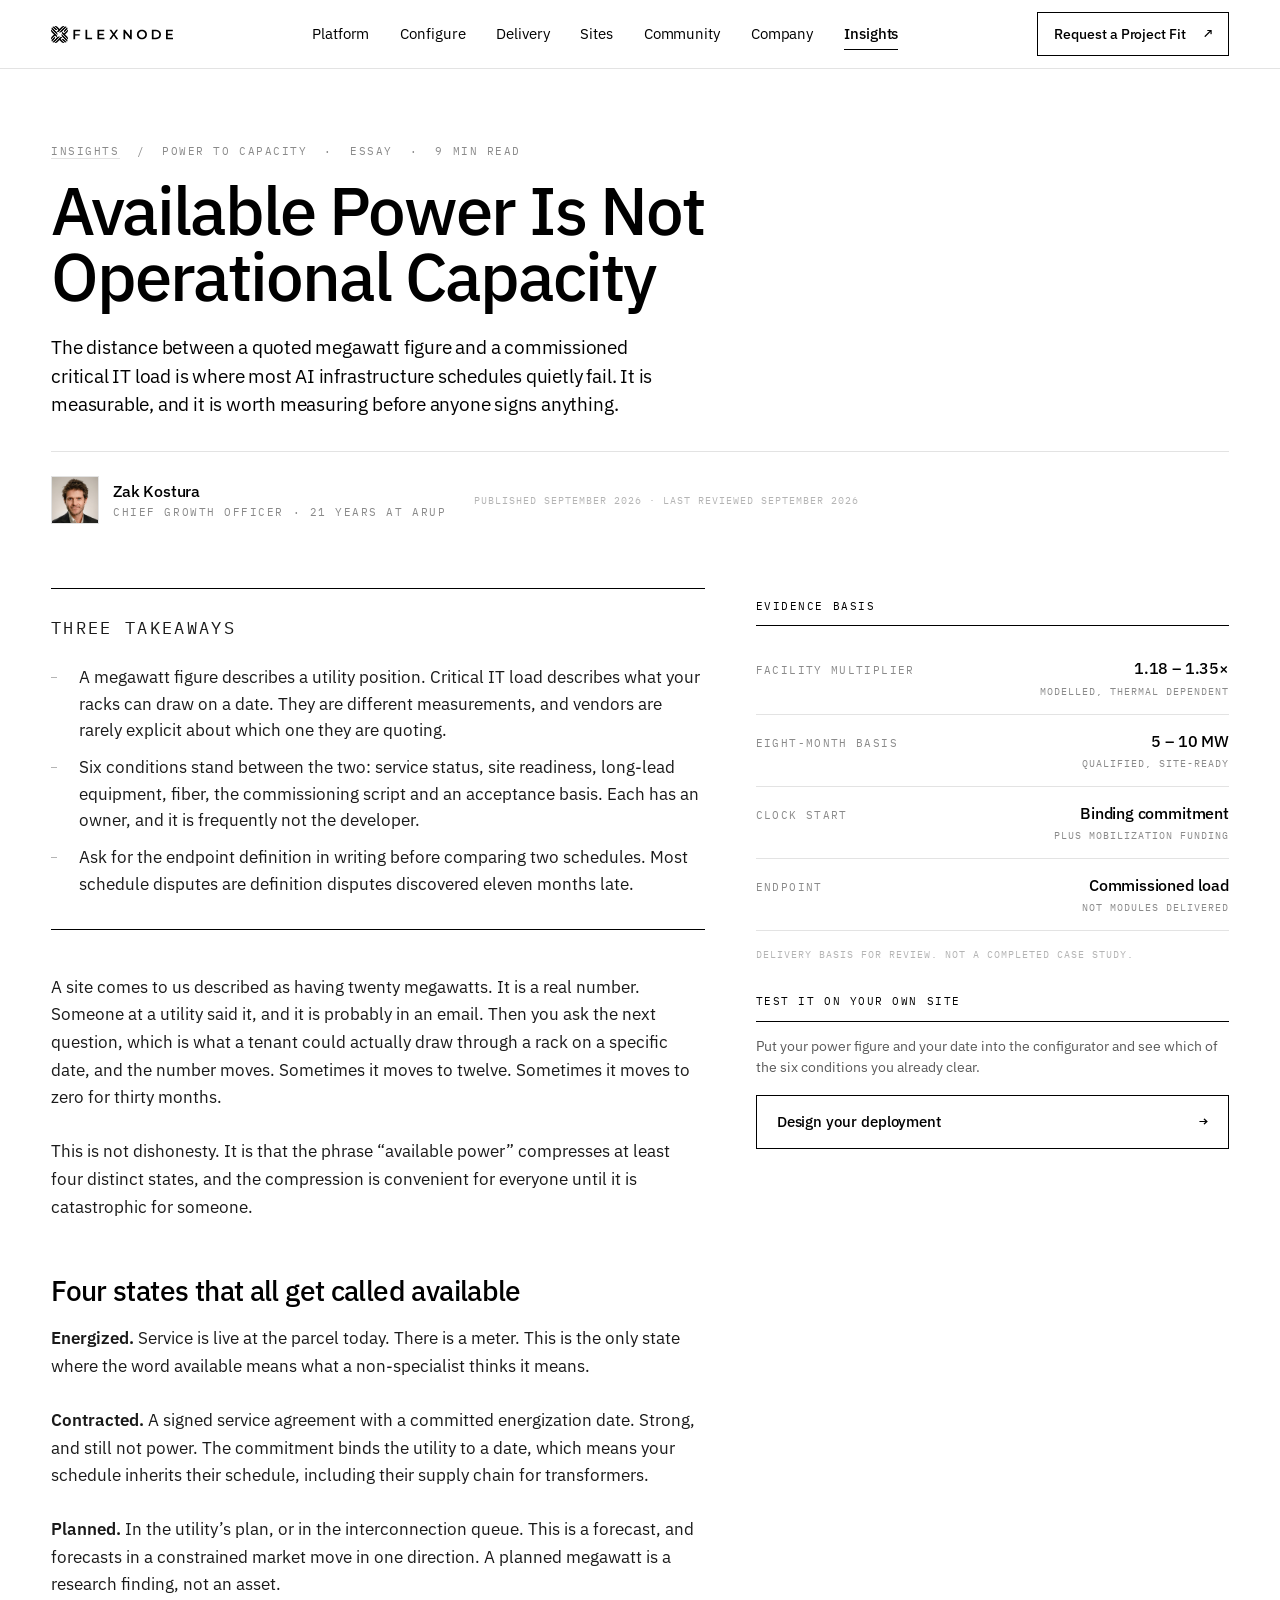
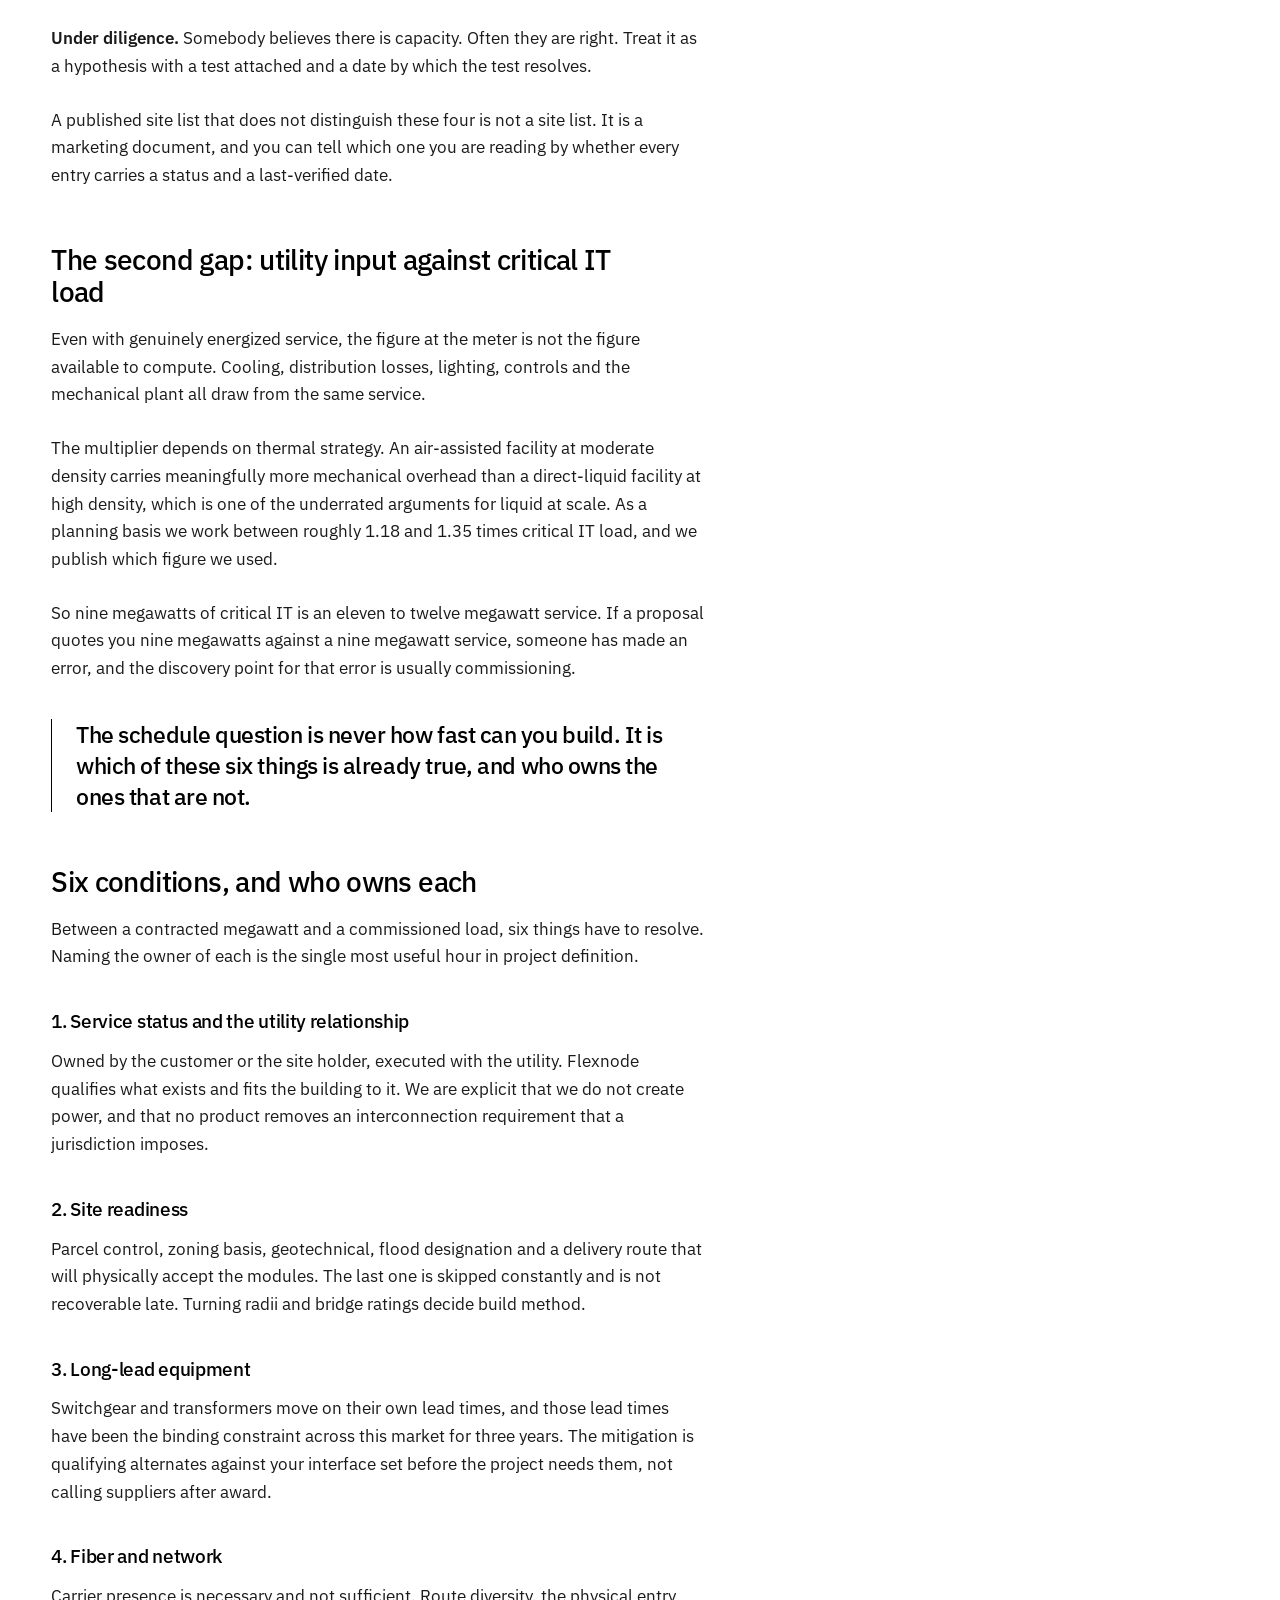
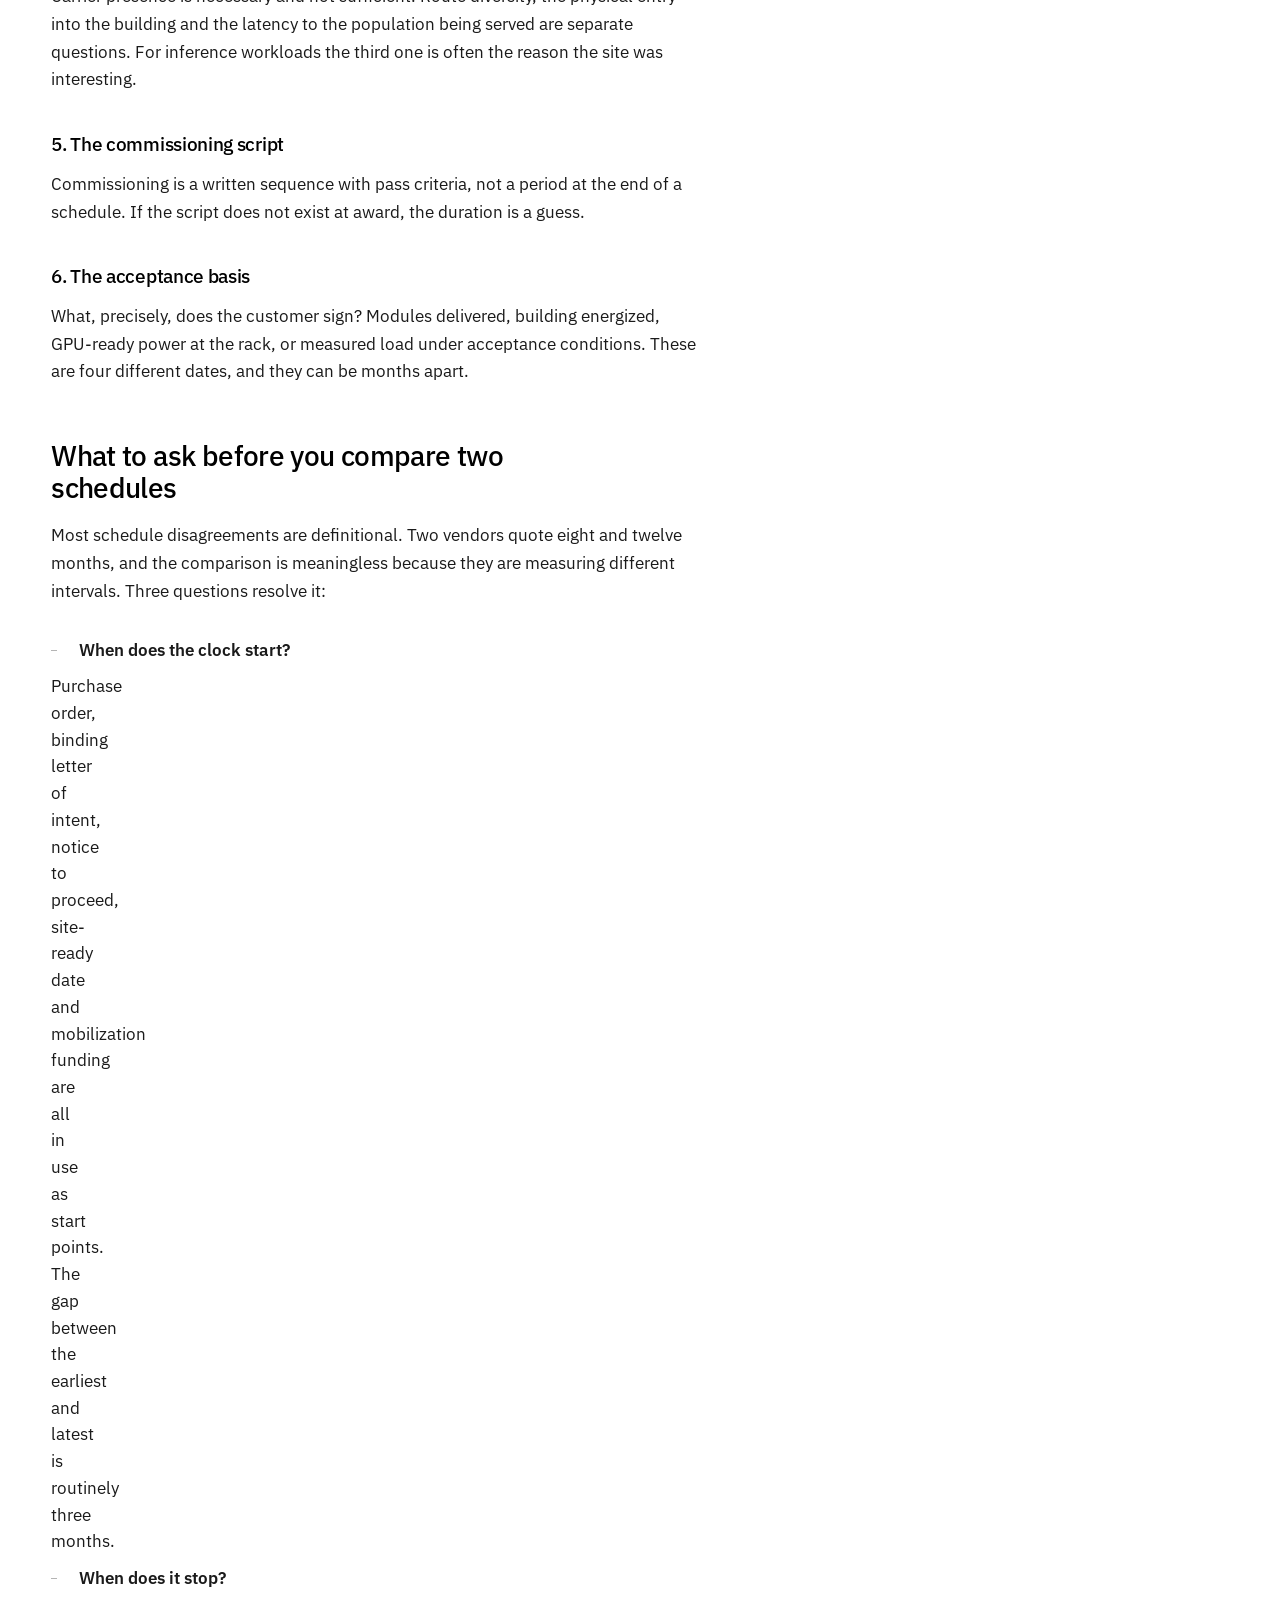
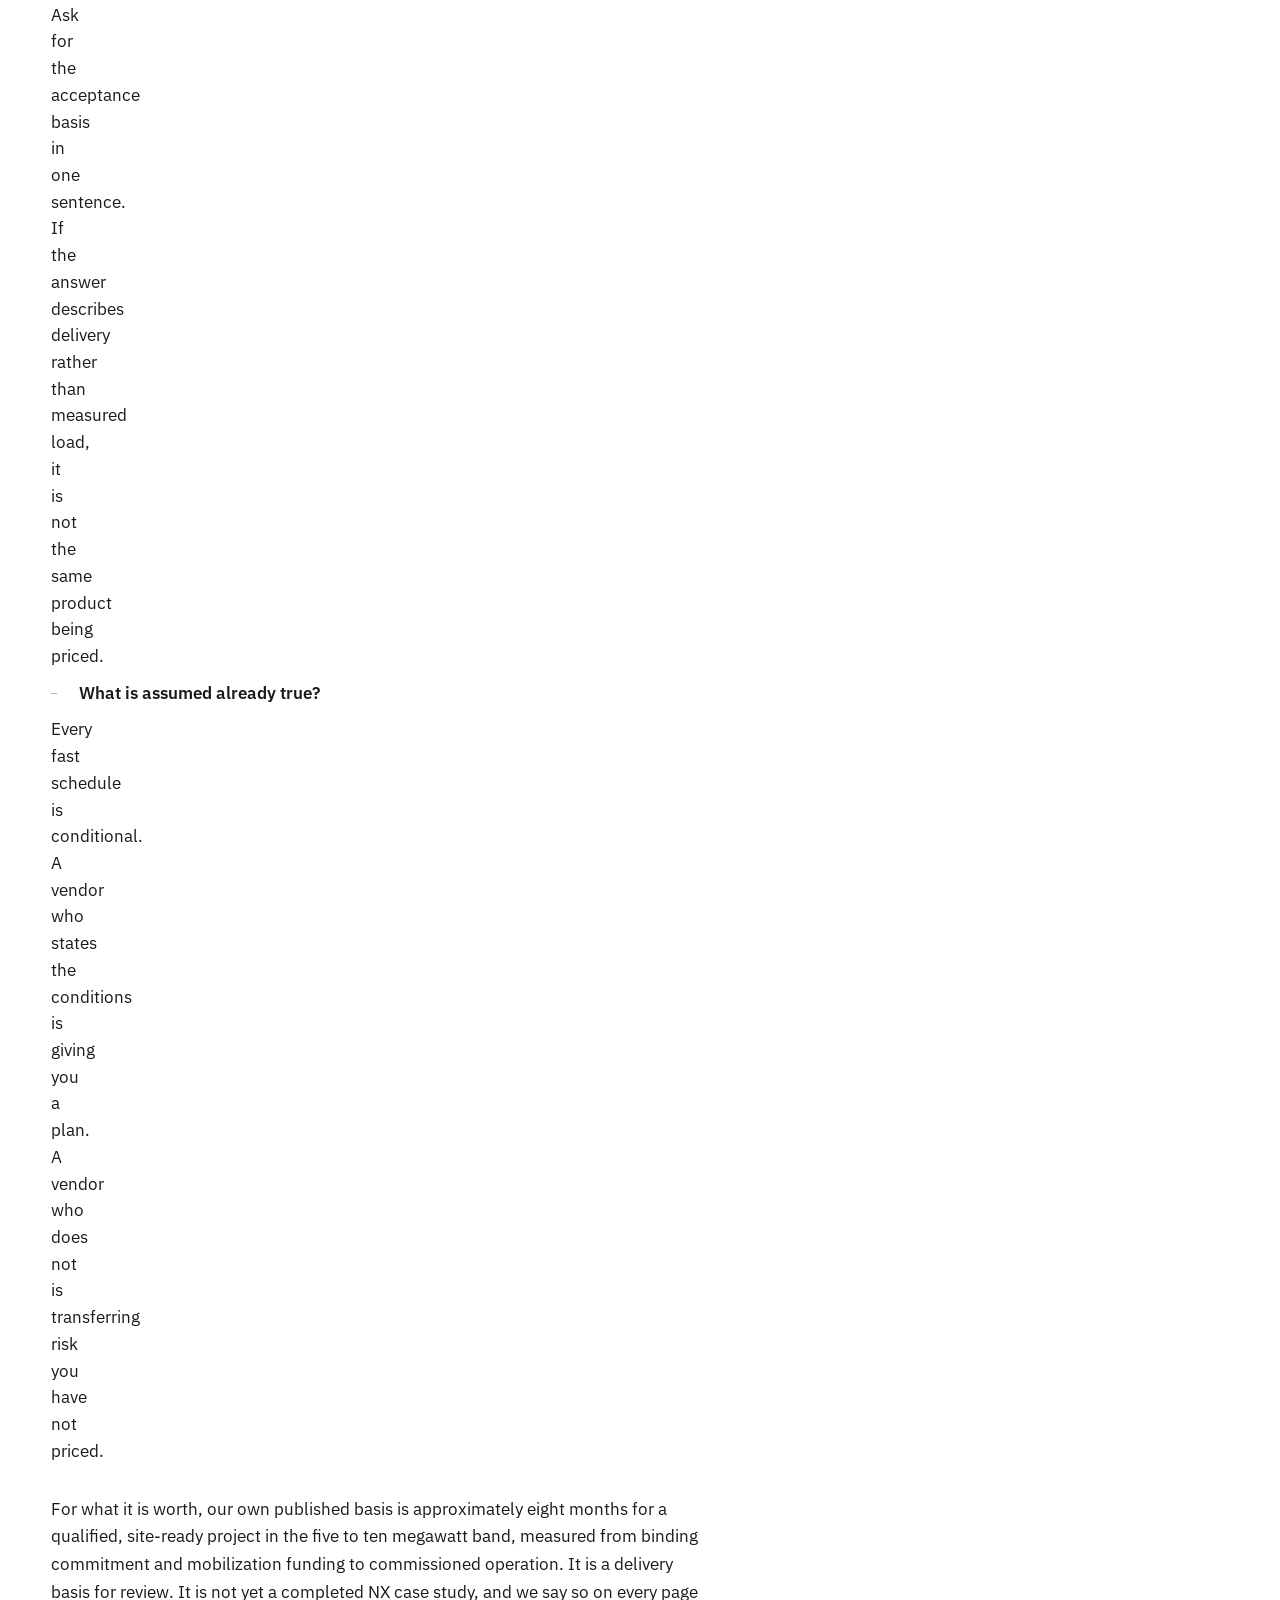
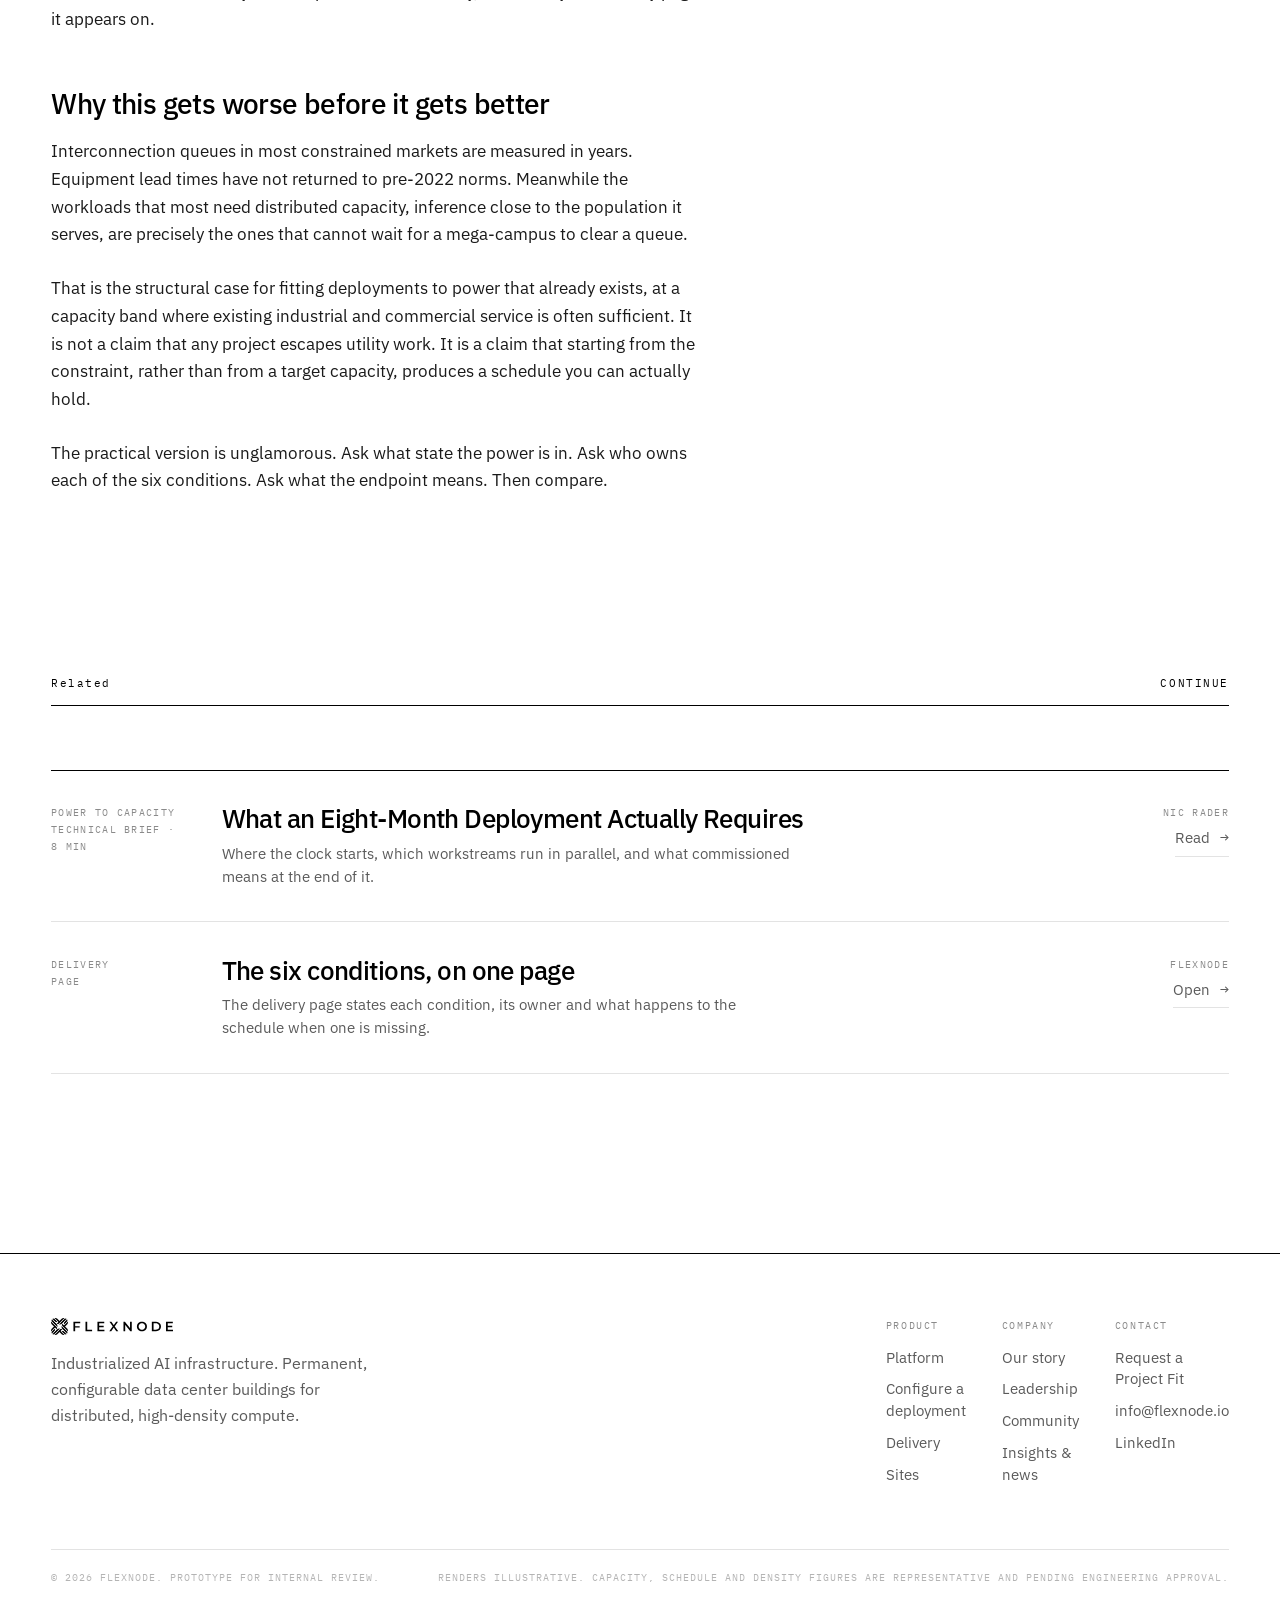
==== commit dbdee3a1: "Add files via upload" ====
--- a/insights-article.html
+++ b/insights-article.html
@@ -39,7 +39,7 @@
     <p class="lede rv rv-d2" style="margin-top:24px;max-width:56ch">The distance between a quoted megawatt figure and a commissioned critical IT load is where most AI infrastructure schedules quietly fail. It is measurable, and it is worth measuring before anyone signs anything.</p>
     <div class="rv rv-d3" style="display:flex;flex-wrap:wrap;gap:28px;align-items:center;margin-top:32px;padding-top:24px;border-top:1px solid var(--rule)">
       <div style="display:flex;align-items:center;gap:14px">
-        <span style="width:44px;height:44px;border:1px solid var(--rule);display:flex;align-items:center;justify-content:center;font-size:14px;font-weight:500">ZK</span>
+        <img src="assets/img/team-zak.jpg" alt="Portrait of Zak Kostura" style="width:48px;height:48px;object-fit:cover;border:1px solid var(--rule)">
         <span><span class="d5" style="display:block;font-size:16px">Zak Kostura</span><span class="mono dim" style="display:block;margin-top:4px">Chief Growth Officer &middot; 21 years at Arup</span></span>
       </div>
       <span class="note">Published September 2026 &middot; Last reviewed September 2026</span>
--- a/assets/css/site.css
+++ b/assets/css/site.css
@@ -518,3 +518,9 @@
 @media(max-width:400px){
   .nav-right .btn span:first-child{font-size:12px}
 }
+
+/* ---------- PORTRAITS ---------- */
+.person-photo{padding:0;background:#EDEBE7;width:100%;max-width:300px}
+.person-photo img{width:100%;height:100%;object-fit:cover;object-position:center 30%}
+.tile-ph{aspect-ratio:1/1;max-width:120px;overflow:hidden;border:1px solid var(--rule);margin-bottom:8px}
+.tile-ph img{width:100%;height:100%;object-fit:cover}
